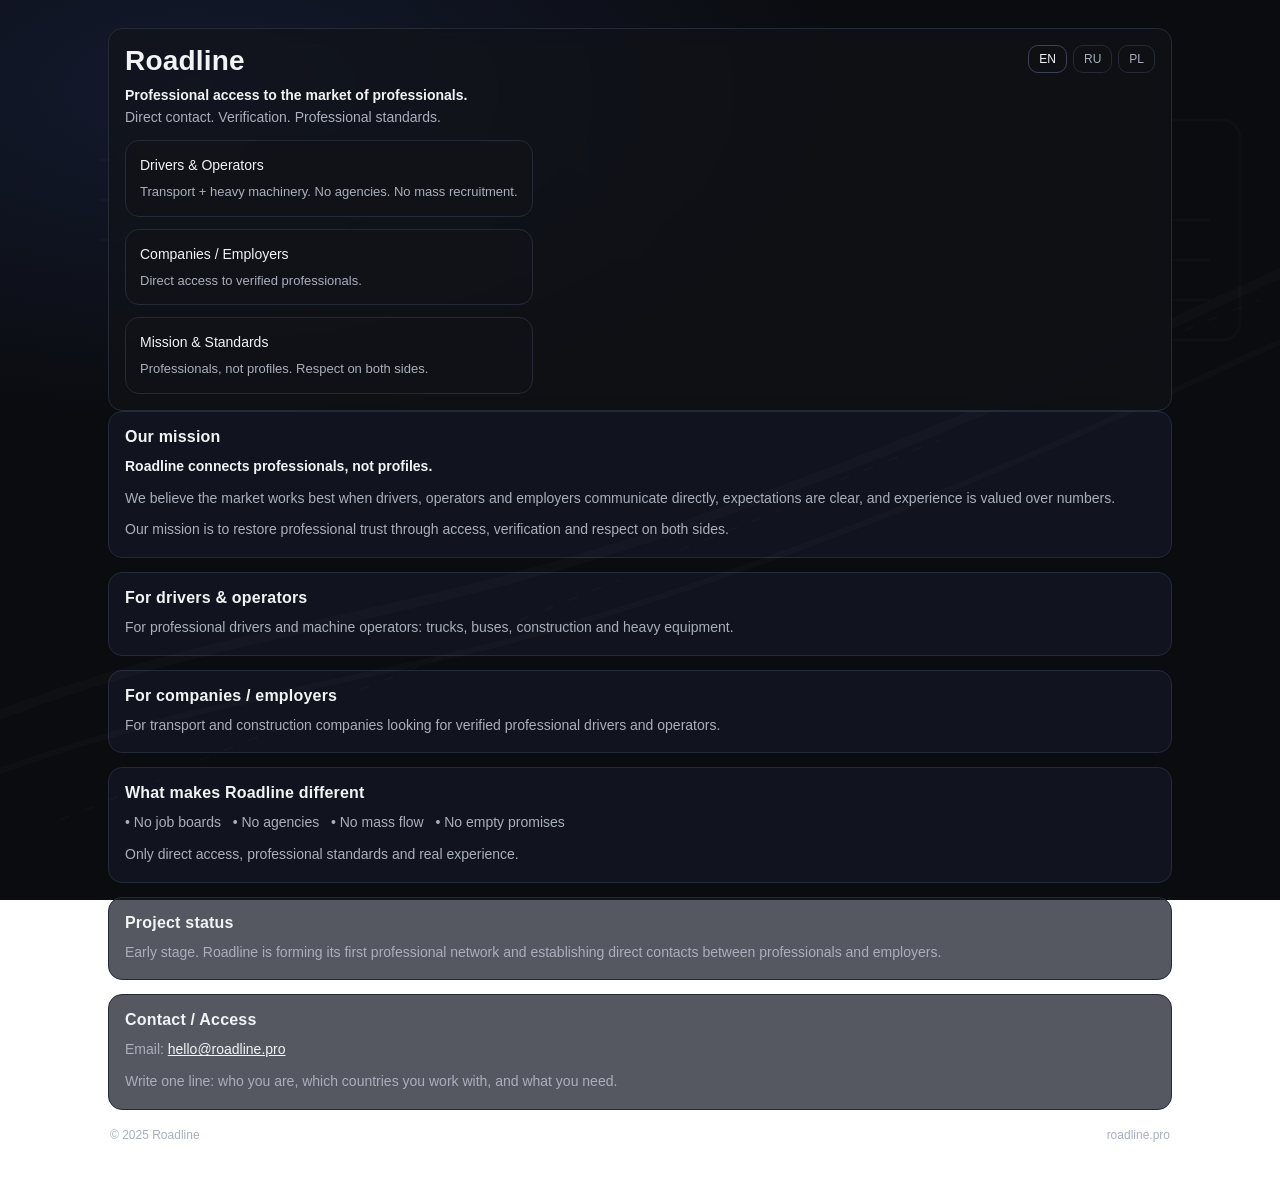
==== index.html @ a389b998 "Update index.html" ====
<!DOCTYPE html>
<html lang="en">
<head>
  <meta charset="UTF-8" />
  <meta name="viewport" content="width=device-width, initial-scale=1.0"/>
  <title>Roadline — Professional Access</title>
  <meta name="description" content="Roadline connects professionals, not profiles. Drivers & operators. Direct access, verification and respect on both sides.">

  <style>
    :root{
      --bg:#0b0c10;
      --text:#f2f3f5;
      --muted:#a9afbd;
      --line:#242a38;
    }
    *{ box-sizing:border-box; }
    body{
      margin:0;
      font-family: Arial, Helvetica, sans-serif;
      background: radial-gradient(1200px 600px at 15% 10%, #131a2e 0%, var(--bg) 55%) fixed;
      color:var(--text);
    }
    body::before{
  content:"";
  position:fixed;
  inset:0;
  pointer-events:none;
  opacity:0.06;          /* сила подложки */
  filter:grayscale(1) blur(0.2px);
  background:
    url("data:image/svg+xml,%3Csvg xmlns='http://www.w3.org/2000/svg' width='1400' height='900' viewBox='0 0 1400 900'%3E%3Cg fill='none' stroke='%23ffffff' stroke-opacity='0.35'%3E%3Cpath d='M-50 760 C 260 620, 420 640, 760 520 S 1180 340, 1460 220' stroke-width='10'/%3E%3Cpath d='M-60 820 C 250 680, 430 700, 770 580 S 1200 400, 1480 280' stroke-width='6'/%3E%3Cpath d='M120 820 L 220 780 M260 760 L 360 720 M420 690 L 520 650 M580 620 L 680 580 M740 550 L 840 510 M900 480 L 1000 440 M1060 410 L 1160 370 M1220 340 L 1320 300' stroke-width='2' stroke-dasharray='10 16'/%3E%3Crect x='980' y='120' width='320' height='220' rx='18' stroke-width='3'/%3E%3Cpath d='M1010 300 H 1270 M1010 260 H 1270 M1010 220 H 1270' stroke-width='2'/%3E%3Cpath d='M160 160 H 520 M160 200 H 460 M160 240 H 560' stroke-width='3'/%3E%3Cpath d='M620 120 L 780 120 L 740 200 L 660 200 Z' stroke-width='3'/%3E%3Cpath d='M700 200 V 310' stroke-width='3'/%3E%3Cpath d='M650 310 H 750' stroke-width='3'/%3E%3C/g%3E%3C/svg%3E") center/cover no-repeat;
}

    .wrap{ max-width:1100px; margin:0 auto; padding:28px 18px 40px; }

    .topbar{
      display:flex; justify-content:space-between; gap:14px;
      padding:16px; border:1px solid var(--line); border-radius:14px;
      background:rgba(17,19,24,.65); backdrop-filter: blur(8px);
      flex-wrap:wrap;
      align-items:flex-start;
    }
    h1{ margin:0; font-size:28px; letter-spacing:.2px; }
    h2{ margin:0 0 10px; font-size:16px; letter-spacing:.2px; }
    p{ margin:0; color:var(--muted); font-size:14px; line-height:1.55; }
    a{ color:var(--text); text-decoration: underline; }

    .lang{ display:flex; gap:6px; align-items:center; }
    .lang button{
      background:transparent;
      border:1px solid var(--line);
      color:var(--muted);
      padding:6px 10px;
      border-radius:10px;
      cursor:pointer;
      font-size:12px;
      transition: border-color .08s ease, color .08s ease, transform .08s ease;
    }
    .lang button:hover{ transform: translateY(-1px); border-color:#3a4258; }
    .lang button.active{ color:var(--text); border-color:#3a4258; }

    .board{
      display:grid;
      grid-template-columns:1fr;
      gap:14px;
    }
    /* keep 2 columns for more desktop widths */
    @media (max-width: 640px){
      .board{ grid-template-columns:1fr; }
    }

    .card{
      border:1px solid var(--line);
      border-radius:14px;
      background:rgba(20,24,36,.72);
      padding:16px;
    }

    .tiles{
  display:grid;
  grid-template-columns: repeat(auto-fit, minmax(240px, 1fr));
  gap:12px;
  margin-top:12px;
}

    @media (max-width:520px){ .tiles{ grid-template-columns:1fr; } }
    .tile{
      display:block;
      text-decoration:none;
      border:1px solid var(--line);
      border-radius:14px;
      padding:14px;
      background:rgba(17,19,24,.65);
      transition: transform .08s ease, border-color .08s ease;
    }
    .tile:hover{ transform: translateY(-1px); border-color:#3a4258; }
    .tile .t-title{ margin:0 0 6px; font-size:14px; color:var(--text); }
    .tile .t-desc{ margin:0; font-size:13px; color:var(--muted); line-height:1.45; }

    .split{ display:grid; grid-template-columns:1fr; gap:14px; }

    .footer{
      margin-top:14px;
      font-size:12px;
      color:var(--muted);
      display:flex; justify-content:space-between; flex-wrap:wrap;
      gap:10px;
      padding:4px 2px 0;
    }

    [data-lang]{ display:none; }
    [data-lang].active{ display:block; }

    .lead{ margin-top:8px; }
    .strong{ color:var(--text); font-weight:700; }
    .hint{ margin-top:10px; }
  </style>
</head>

<body>
<div class="wrap">

  <!-- HEADER / BOARD TOP -->
  <div class="topbar">
    <div>
      <h1>Roadline</h1>

     <!-- Subtitle -->
<div class="lead" data-lang="en">
  <p><span class="strong">Professional access to the market of professionals.</span><br>
  Direct contact. Verification. Professional standards.</p>
</div>

<div class="lead" data-lang="ru">
  <p><span class="strong">Профессиональный доступ к рынку профессионалов.</span><br>
  Прямой контакт. Проверка. Профессиональные стандарты.</p>
</div>

<div class="lead" data-lang="pl">
  <p><span class="strong">Profesjonalny dostęp do rynku profesjonalistów.</span><br>
  Bezpośredni kontakt. Weryfikacja. Standardy zawodowe.</p>
</div>


      <!-- Quick tiles -->
      <div class="tiles" style="margin-top:12px;">
        <a class="tile" href="#drivers">
          <p class="t-title">
            <span data-lang="en">Drivers & Operators</span>
            <span data-lang="ru">Водители и операторы</span>
            <span data-lang="pl">Kierowcy i operatorzy</span>
          </p>
          <p class="t-desc">
            <span data-lang="en">Transport + heavy machinery. No agencies. No mass recruitment.</span>
            <span data-lang="ru">Транспорт + тяжёлая техника. Без агентств. Без массового найма.</span>
            <span data-lang="pl">Transport + ciężki sprzęt. Bez agencji. Bez masowej rekrutacji.</span>
          </p>
        </a>

        <a class="tile" href="#employers">
          <p class="t-title">
            <span data-lang="en">Companies / Employers</span>
            <span data-lang="ru">Компании / работодатели</span>
            <span data-lang="pl">Firmy / pracodawcy</span>
          </p>
          <p class="t-desc">
            <span data-lang="en">Direct access to verified professionals.</span>
            <span data-lang="ru">Прямой доступ к проверенным профессионалам.</span>
            <span data-lang="pl">Bezpośredni dostęp do zweryfikowanych profesjonalistów.</span>
          </p>
        </a>

        <a class="tile" href="#mission">
          <p class="t-title">
            <span data-lang="en">Mission & Standards</span>
            <span data-lang="ru">Миссия и стандарты</span>
            <span data-lang="pl">Misja i standardy</span>
          </p>
          <p class="t-desc">
            <span data-lang="en">Professionals, not profiles. Respect on both sides.</span>
            <span data-lang="ru">Профессионалы, а не анкеты. Уважение с обеих сторон.</span>
            <span data-lang="pl">Profesjonaliści, nie profile. Szacunek po obu stronach.</span>
          </p>
        </a>

          </div>
    </div>

    <!-- Language switch -->
    <div class="lang" aria-label="Language switch">
      <button type="button" data-setlang="en">EN</button>
      <button type="button" data-setlang="ru">RU</button>
      <button type="button" data-setlang="pl">PL</button>
    </div>
  </div>

  <!-- BOARD -->
  <div class="board">

    <!-- Mission -->
    <div class="card" id="mission">
      <h2>
        <span data-lang="en">Our mission</span>
        <span data-lang="ru">Наша миссия</span>
        <span data-lang="pl">Nasza misja</span>
      </h2>

      <div data-lang="en">
        <p class="strong">Roadline connects professionals, not profiles.</p>
        <p class="hint">
          We believe the market works best when drivers, operators and employers communicate directly,
          expectations are clear, and experience is valued over numbers.
        </p>
        <p class="hint">
          Our mission is to restore professional trust through access, verification and respect on both sides.
        </p>
      </div>

      <div data-lang="ru">
        <p class="strong">Roadline соединяет профессионалов, а не анкеты.</p>
        <p class="hint">
          Мы верим, что рынок работает лучше, когда водители, операторы и работодатели общаются напрямую,
          ожидания понятны, а опыт ценится выше количества.
        </p>
        <p class="hint">
          Наша миссия — вернуть профессиональное доверие через доступ, проверку и уважение с обеих сторон.
        </p>
      </div>

      <div data-lang="pl">
        <p class="strong">Roadline łączy profesjonalistów, nie profile.</p>
        <p class="hint">
          Wierzymy, że rynek działa najlepiej, gdy kierowcy, operatorzy i pracodawcy komunikują się bezpośrednio,
          oczekiwania są jasne, a doświadczenie liczy się bardziej niż liczby.
        </p>
        <p class="hint">
          Naszą misją jest przywrócenie zaufania zawodowego poprzez dostęp, weryfikację i szacunek po obu stronach.
        </p>
      </div>
    </div>

    <!-- Right column -->
    <div class="split">

      <div class="card" id="drivers">
        <h2>
          <span data-lang="en">For drivers & operators</span>
          <span data-lang="ru">Для водителей и операторов</span>
          <span data-lang="pl">Dla kierowców i operatorów</span>
        </h2>

        <div data-lang="en">
          <p>For professional drivers and machine operators: trucks, buses, construction and heavy equipment.</p>
        </div>
        <div data-lang="ru">
          <p>Для профессиональных водителей и операторов техники: грузовики, автобусы, строительная и тяжёлая техника.</p>
        </div>
        <div data-lang="pl">
          <p>Dla zawodowych kierowców i operatorów: ciężarówki, autobusy, maszyny budowlane i ciężki sprzęt.</p>
        </div>
      </div>

      <div class="card" id="employers">
        <h2>
          <span data-lang="en">For companies / employers</span>
          <span data-lang="ru">Для компаний / работодателей</span>
          <span data-lang="pl">Dla firm / pracodawców</span>
        </h2>

        <div data-lang="en">
          <p>For transport and construction companies looking for verified professional drivers and operators.</p>
        </div>
        <div data-lang="ru">
          <p>Для транспортных и строительных компаний, которым нужны проверенные профессиональные водители и операторы.</p>
        </div>
        <div data-lang="pl">
          <p>Dla firm transportowych i budowlanych, które szukają zweryfikowanych zawodowych kierowców i operatorów.</p>
        </div>
      </div>

    </div>

    <!-- Difference -->
    <div class="card" style="grid-column:1 / -1;">
      <h2>
        <span data-lang="en">What makes Roadline different</span>
        <span data-lang="ru">Чем Roadline отличается</span>
        <span data-lang="pl">Czym Roadline się różni</span>
      </h2>

      <div data-lang="en">
        <p>• No job boards &nbsp; • No agencies &nbsp; • No mass flow &nbsp; • No empty promises</p>
        <p class="hint">Only direct access, professional standards and real experience.</p>
      </div>
      <div data-lang="ru">
        <p>• Никаких job-бордов &nbsp; • Никаких агентств &nbsp; • Никакой массовки &nbsp; • Никаких пустых обещаний</p>
        <p class="hint">Только прямой доступ, профессиональные стандарты и реальный опыт.</p>
      </div>
      <div data-lang="pl">
        <p>• Bez tablic ogłoszeń &nbsp; • Bez agencji &nbsp; • Bez masowego przepływu &nbsp; • Bez pustych obietnic</p>
        <p class="hint">Tylko bezpośredni dostęp, standardy zawodowe i realne doświadczenie.</p>
      </div>
    </div>

    <!-- Status -->
    <div class="card" style="grid-column:1 / -1;">
      <h2>
        <span data-lang="en">Project status</span>
        <span data-lang="ru">Статус проекта</span>
        <span data-lang="pl">Status projektu</span>
      </h2>

      <div data-lang="en">
        <p>Early stage. Roadline is forming its first professional network and establishing direct contacts between professionals and employers.</p>
      </div>
      <div data-lang="ru">
        <p>Ранняя стадия. Roadline формирует первую профессиональную сеть и выстраивает прямые контакты между специалистами и работодателями.</p>
      </div>
      <div data-lang="pl">
        <p>Wczesny etap. Roadline tworzy pierwszą sieć profesjonalną i buduje bezpośrednie kontakty między specjalistami a pracodawcami.</p>
      </div>
    </div>

    <!-- Contact -->
    <div class="card" id="access" style="grid-column:1 / -1;">
      <h2>
        <span data-lang="en">Contact / Access</span>
        <span data-lang="ru">Контакт / доступ</span>
        <span data-lang="pl">Kontakt / dostęp</span>
      </h2>

      <p>Email: <a href="mailto:hello@roadline.pro">hello@roadline.pro</a></p>

      <div class="hint" data-lang="en">
        <p>Write one line: who you are, which countries you work with, and what you need.</p>
      </div>
      <div class="hint" data-lang="ru">
        <p>Напиши одной строкой: кто ты, какие страны, и что нужно.</p>
      </div>
      <div class="hint" data-lang="pl">
        <p>Napisz jedną linijkę: kim jesteś, jakie kraje, i czego potrzebujesz.</p>
      </div>
    </div>

  </div>

  <div class="footer">
    <div>© 2025 Roadline</div>
    <div>roadline.pro</div>
  </div>

</div>

<script>
  // --- Language engine (auto + manual + remember) ---
  function applyLang(lang){
    document.querySelectorAll('[data-lang]').forEach(el=>{
      el.classList.toggle('active', el.dataset.lang === lang);
    });
    document.querySelectorAll('.lang button').forEach(btn=>{
      btn.classList.toggle('active', btn.dataset.setlang === lang);
    });
    document.documentElement.lang = lang;
  }

  function normalizeDetectedLang(raw){
    const l = (raw || 'en').toLowerCase();
    if (l.startsWith('pl')) return 'pl';
    if (l.startsWith('ru') || l.startsWith('uk') || l.startsWith('be')) return 'ru';
    return 'en';
  }

  function detectLang(){
    const saved = localStorage.getItem('roadline_lang');
    if(saved){ applyLang(saved); return; }
    const browser = navigator.language || (navigator.languages && navigator.languages[0]) || 'en';
    applyLang(normalizeDetectedLang(browser));
  }

  function setLang(lang){
    localStorage.setItem('roadline_lang', lang);
    applyLang(lang);
  }

  document.querySelectorAll('.lang button').forEach(btn=>{
    btn.addEventListener('click', ()=> setLang(btn.dataset.setlang));
  });

  detectLang();
</script>

</body>
</html>
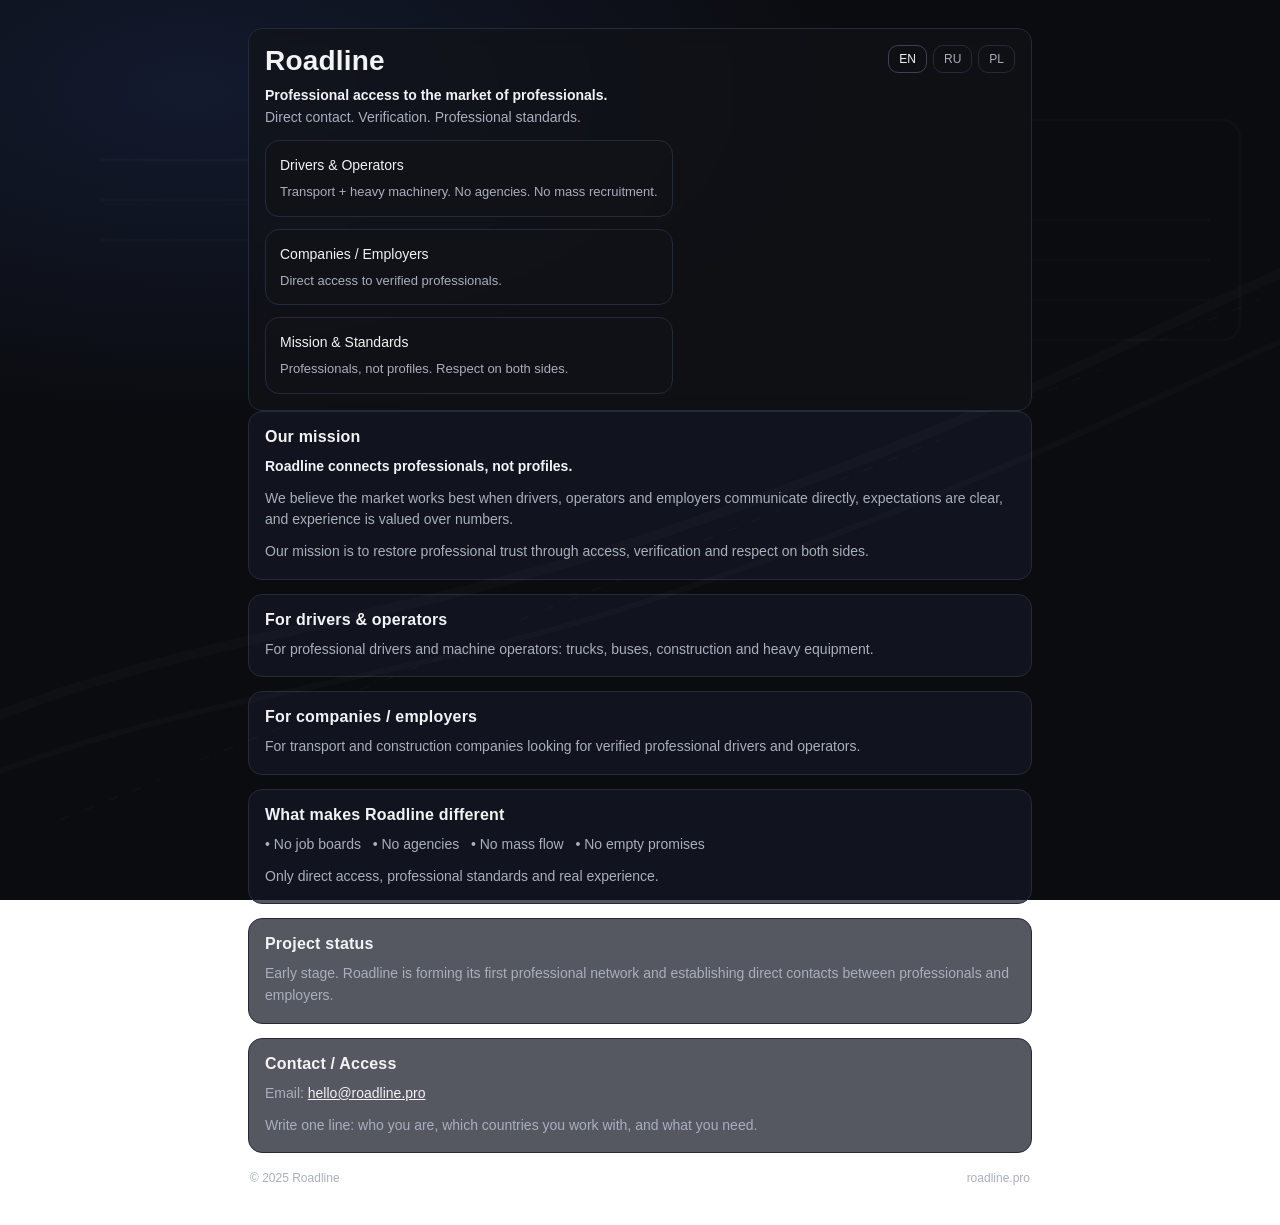
==== commit d37b499b: "Update index.html" ====
--- a/index.html
+++ b/index.html
@@ -31,7 +31,7 @@
     url("data:image/svg+xml,%3Csvg xmlns='http://www.w3.org/2000/svg' width='1400' height='900' viewBox='0 0 1400 900'%3E%3Cg fill='none' stroke='%23ffffff' stroke-opacity='0.35'%3E%3Cpath d='M-50 760 C 260 620, 420 640, 760 520 S 1180 340, 1460 220' stroke-width='10'/%3E%3Cpath d='M-60 820 C 250 680, 430 700, 770 580 S 1200 400, 1480 280' stroke-width='6'/%3E%3Cpath d='M120 820 L 220 780 M260 760 L 360 720 M420 690 L 520 650 M580 620 L 680 580 M740 550 L 840 510 M900 480 L 1000 440 M1060 410 L 1160 370 M1220 340 L 1320 300' stroke-width='2' stroke-dasharray='10 16'/%3E%3Crect x='980' y='120' width='320' height='220' rx='18' stroke-width='3'/%3E%3Cpath d='M1010 300 H 1270 M1010 260 H 1270 M1010 220 H 1270' stroke-width='2'/%3E%3Cpath d='M160 160 H 520 M160 200 H 460 M160 240 H 560' stroke-width='3'/%3E%3Cpath d='M620 120 L 780 120 L 740 200 L 660 200 Z' stroke-width='3'/%3E%3Cpath d='M700 200 V 310' stroke-width='3'/%3E%3Cpath d='M650 310 H 750' stroke-width='3'/%3E%3C/g%3E%3C/svg%3E") center/cover no-repeat;
 }
 
-    .wrap{ max-width:1100px; margin:0 auto; padding:28px 18px 40px; }
+    .wrap{ max-width:820px; margin:0 auto; padding:28px 18px 40px; }
 
     .topbar{
       display:flex; justify-content:space-between; gap:14px;
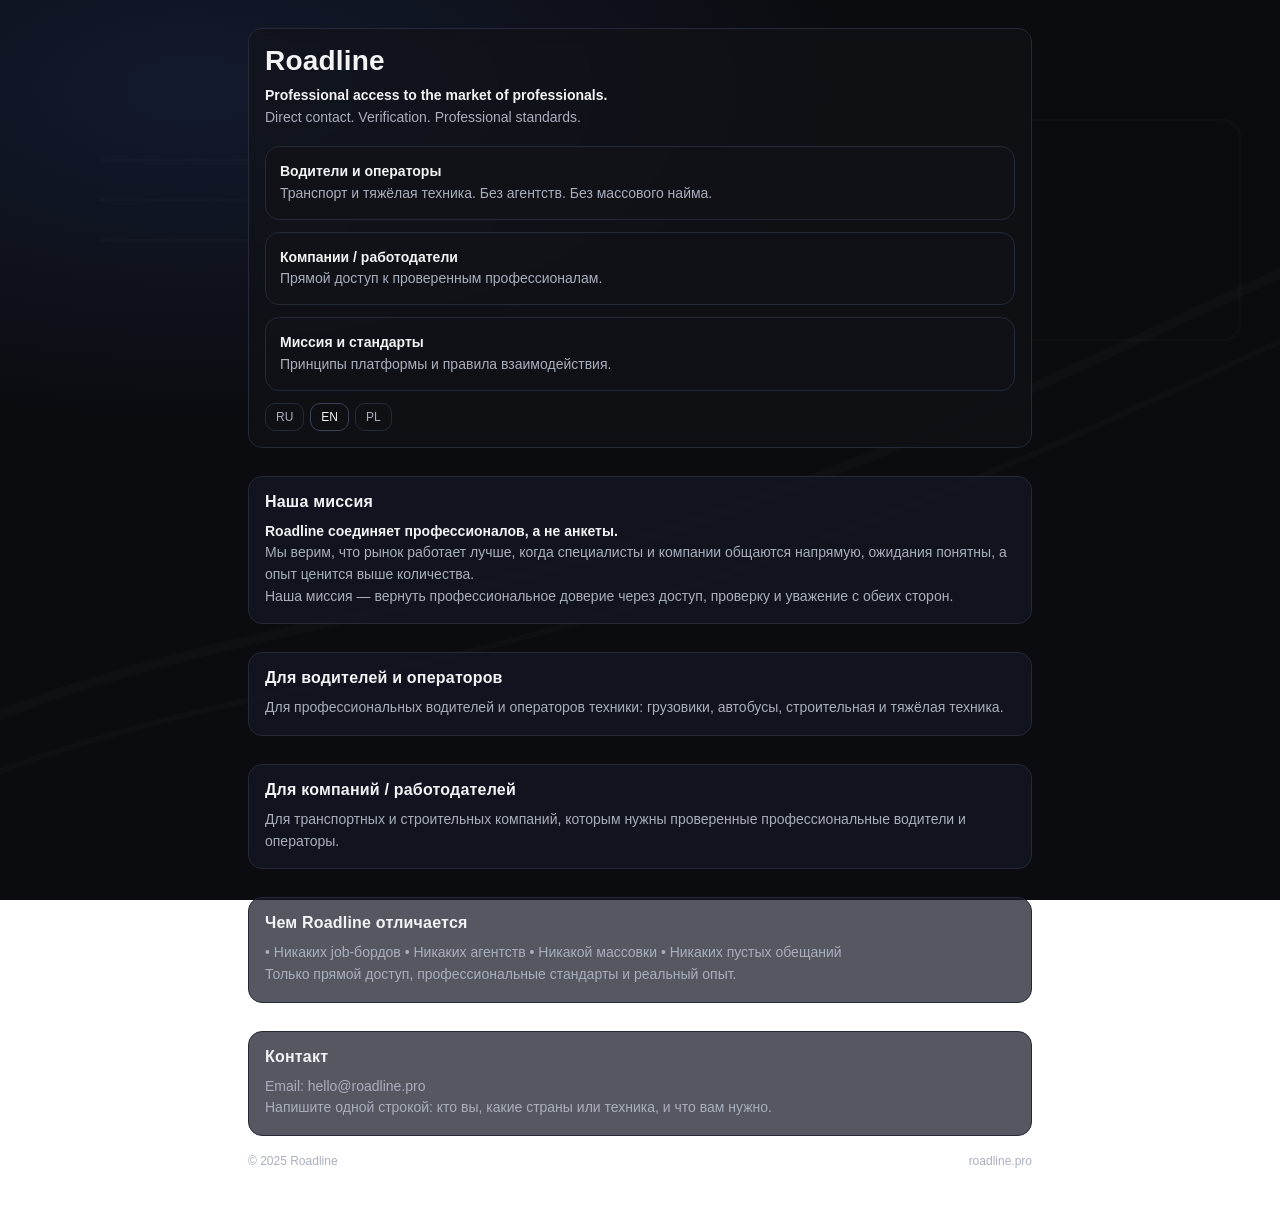
==== commit 7e8162a1: "Update index.html" ====
--- a/index.html
+++ b/index.html
@@ -1,51 +1,91 @@
 <!DOCTYPE html>
-<html lang="en">
+<html lang="ru">
 <head>
   <meta charset="UTF-8" />
   <meta name="viewport" content="width=device-width, initial-scale=1.0"/>
   <title>Roadline — Professional Access</title>
-  <meta name="description" content="Roadline connects professionals, not profiles. Drivers & operators. Direct access, verification and respect on both sides.">
+  <meta name="description" content="Professional access to the market of professionals. Direct contact. Verification. Standards.">
 
   <style>
     :root{
       --bg:#0b0c10;
+      --panel:#141824;
       --text:#f2f3f5;
       --muted:#a9afbd;
       --line:#242a38;
     }
+
     *{ box-sizing:border-box; }
+
     body{
       margin:0;
       font-family: Arial, Helvetica, sans-serif;
       background: radial-gradient(1200px 600px at 15% 10%, #131a2e 0%, var(--bg) 55%) fixed;
       color:var(--text);
     }
+
+    /* background watermark */
     body::before{
-  content:"";
-  position:fixed;
-  inset:0;
-  pointer-events:none;
-  opacity:0.06;          /* сила подложки */
-  filter:grayscale(1) blur(0.2px);
-  background:
-    url("data:image/svg+xml,%3Csvg xmlns='http://www.w3.org/2000/svg' width='1400' height='900' viewBox='0 0 1400 900'%3E%3Cg fill='none' stroke='%23ffffff' stroke-opacity='0.35'%3E%3Cpath d='M-50 760 C 260 620, 420 640, 760 520 S 1180 340, 1460 220' stroke-width='10'/%3E%3Cpath d='M-60 820 C 250 680, 430 700, 770 580 S 1200 400, 1480 280' stroke-width='6'/%3E%3Cpath d='M120 820 L 220 780 M260 760 L 360 720 M420 690 L 520 650 M580 620 L 680 580 M740 550 L 840 510 M900 480 L 1000 440 M1060 410 L 1160 370 M1220 340 L 1320 300' stroke-width='2' stroke-dasharray='10 16'/%3E%3Crect x='980' y='120' width='320' height='220' rx='18' stroke-width='3'/%3E%3Cpath d='M1010 300 H 1270 M1010 260 H 1270 M1010 220 H 1270' stroke-width='2'/%3E%3Cpath d='M160 160 H 520 M160 200 H 460 M160 240 H 560' stroke-width='3'/%3E%3Cpath d='M620 120 L 780 120 L 740 200 L 660 200 Z' stroke-width='3'/%3E%3Cpath d='M700 200 V 310' stroke-width='3'/%3E%3Cpath d='M650 310 H 750' stroke-width='3'/%3E%3C/g%3E%3C/svg%3E") center/cover no-repeat;
-}
-
-    .wrap{ max-width:820px; margin:0 auto; padding:28px 18px 40px; }
+      content:"";
+      position:fixed;
+      inset:0;
+      pointer-events:none;
+      opacity:0.06;
+      filter:grayscale(1) blur(0.2px);
+      background:
+        url("data:image/svg+xml,%3Csvg xmlns='http://www.w3.org/2000/svg' width='1400' height='900' viewBox='0 0 1400 900'%3E%3Cg fill='none' stroke='%23ffffff' stroke-opacity='0.35'%3E%3Cpath d='M-50 760 C 260 620, 420 640, 760 520 S 1180 340, 1460 220' stroke-width='10'/%3E%3Cpath d='M-60 820 C 250 680, 430 700, 770 580 S 1200 400, 1480 280' stroke-width='6'/%3E%3Cpath d='M160 160 H 520 M160 200 H 460 M160 240 H 560' stroke-width='3'/%3E%3Crect x='980' y='120' width='320' height='220' rx='18' stroke-width='3'/%3E%3C/g%3E%3C/svg%3E")
+        center/cover no-repeat;
+      z-index:0;
+    }
+
+    .wrap{
+      position:relative;
+      z-index:1;
+      max-width:820px;
+      margin:0 auto;
+      padding:28px 18px 40px;
+    }
+
+    h1{
+      margin:0;
+      font-size:28px;
+      letter-spacing:.2px;
+    }
+
+    h2{
+      margin:0 0 10px;
+      font-size:16px;
+      letter-spacing:.2px;
+    }
+
+    p{
+      margin:0;
+      font-size:14px;
+      line-height:1.55;
+      color:var(--muted);
+    }
+
+    .strong{ color:var(--text); font-weight:700; }
 
     .topbar{
-      display:flex; justify-content:space-between; gap:14px;
-      padding:16px; border:1px solid var(--line); border-radius:14px;
-      background:rgba(17,19,24,.65); backdrop-filter: blur(8px);
-      flex-wrap:wrap;
-      align-items:flex-start;
-    }
-    h1{ margin:0; font-size:28px; letter-spacing:.2px; }
-    h2{ margin:0 0 10px; font-size:16px; letter-spacing:.2px; }
-    p{ margin:0; color:var(--muted); font-size:14px; line-height:1.55; }
-    a{ color:var(--text); text-decoration: underline; }
-
-    .lang{ display:flex; gap:6px; align-items:center; }
+      border:1px solid var(--line);
+      border-radius:14px;
+      background:rgba(17,19,24,.65);
+      backdrop-filter: blur(8px);
+      padding:16px;
+    }
+
+    .lead{
+      margin-top:8px;
+      margin-bottom:18px;
+    }
+
+    .lang{
+      display:flex;
+      gap:6px;
+      margin-top:12px;
+    }
+
     .lang button{
       background:transparent;
       border:1px solid var(--line);
@@ -54,292 +94,151 @@
       border-radius:10px;
       cursor:pointer;
       font-size:12px;
-      transition: border-color .08s ease, color .08s ease, transform .08s ease;
-    }
-    .lang button:hover{ transform: translateY(-1px); border-color:#3a4258; }
-    .lang button.active{ color:var(--text); border-color:#3a4258; }
+    }
+
+    .lang button.active{
+      color:var(--text);
+      border-color:#3a4258;
+    }
+
+    .tiles{
+      display:grid;
+      grid-template-columns:1fr;
+      gap:12px;
+      margin-top:12px;
+    }
+
+    .tile{
+      border:1px solid var(--line);
+      border-radius:14px;
+      padding:14px;
+      background:rgba(17,19,24,.65);
+    }
+
+    .card{
+      width:100%;
+      border:1px solid var(--line);
+      border-radius:14px;
+      background:rgba(20,24,36,.72);
+      padding:16px;
+      margin-top:14px;
+    }
 
     .board{
       display:grid;
       grid-template-columns:1fr;
       gap:14px;
-    }
-    /* keep 2 columns for more desktop widths */
-    @media (max-width: 640px){
-      .board{ grid-template-columns:1fr; }
-    }
-
-    .card{
-      border:1px solid var(--line);
-      border-radius:14px;
-      background:rgba(20,24,36,.72);
-      padding:16px;
-    }
-
-    .tiles{
-  display:grid;
-  grid-template-columns: repeat(auto-fit, minmax(240px, 1fr));
-  gap:12px;
-  margin-top:12px;
-}
-
-    @media (max-width:520px){ .tiles{ grid-template-columns:1fr; } }
-    .tile{
-      display:block;
-      text-decoration:none;
-      border:1px solid var(--line);
-      border-radius:14px;
-      padding:14px;
-      background:rgba(17,19,24,.65);
-      transition: transform .08s ease, border-color .08s ease;
-    }
-    .tile:hover{ transform: translateY(-1px); border-color:#3a4258; }
-    .tile .t-title{ margin:0 0 6px; font-size:14px; color:var(--text); }
-    .tile .t-desc{ margin:0; font-size:13px; color:var(--muted); line-height:1.45; }
-
-    .split{ display:grid; grid-template-columns:1fr; gap:14px; }
+      margin-top:14px;
+    }
 
     .footer{
-      margin-top:14px;
+      margin-top:18px;
       font-size:12px;
       color:var(--muted);
-      display:flex; justify-content:space-between; flex-wrap:wrap;
-      gap:10px;
-      padding:4px 2px 0;
+      display:flex;
+      justify-content:space-between;
     }
 
     [data-lang]{ display:none; }
     [data-lang].active{ display:block; }
-
-    .lead{ margin-top:8px; }
-    .strong{ color:var(--text); font-weight:700; }
-    .hint{ margin-top:10px; }
   </style>
 </head>
 
 <body>
 <div class="wrap">
 
-  <!-- HEADER / BOARD TOP -->
+  <!-- HEADER -->
   <div class="topbar">
-    <div>
-      <h1>Roadline</h1>
-
-     <!-- Subtitle -->
-<div class="lead" data-lang="en">
-  <p><span class="strong">Professional access to the market of professionals.</span><br>
-  Direct contact. Verification. Professional standards.</p>
-</div>
-
-<div class="lead" data-lang="ru">
-  <p><span class="strong">Профессиональный доступ к рынку профессионалов.</span><br>
-  Прямой контакт. Проверка. Профессиональные стандарты.</p>
-</div>
-
-<div class="lead" data-lang="pl">
-  <p><span class="strong">Profesjonalny dostęp do rynku profesjonalistów.</span><br>
-  Bezpośredni kontakt. Weryfikacja. Standardy zawodowe.</p>
-</div>
-
-
-      <!-- Quick tiles -->
-      <div class="tiles" style="margin-top:12px;">
-        <a class="tile" href="#drivers">
-          <p class="t-title">
-            <span data-lang="en">Drivers & Operators</span>
-            <span data-lang="ru">Водители и операторы</span>
-            <span data-lang="pl">Kierowcy i operatorzy</span>
-          </p>
-          <p class="t-desc">
-            <span data-lang="en">Transport + heavy machinery. No agencies. No mass recruitment.</span>
-            <span data-lang="ru">Транспорт + тяжёлая техника. Без агентств. Без массового найма.</span>
-            <span data-lang="pl">Transport + ciężki sprzęt. Bez agencji. Bez masowej rekrutacji.</span>
-          </p>
-        </a>
-
-        <a class="tile" href="#employers">
-          <p class="t-title">
-            <span data-lang="en">Companies / Employers</span>
-            <span data-lang="ru">Компании / работодатели</span>
-            <span data-lang="pl">Firmy / pracodawcy</span>
-          </p>
-          <p class="t-desc">
-            <span data-lang="en">Direct access to verified professionals.</span>
-            <span data-lang="ru">Прямой доступ к проверенным профессионалам.</span>
-            <span data-lang="pl">Bezpośredni dostęp do zweryfikowanych profesjonalistów.</span>
-          </p>
-        </a>
-
-        <a class="tile" href="#mission">
-          <p class="t-title">
-            <span data-lang="en">Mission & Standards</span>
-            <span data-lang="ru">Миссия и стандарты</span>
-            <span data-lang="pl">Misja i standardy</span>
-          </p>
-          <p class="t-desc">
-            <span data-lang="en">Professionals, not profiles. Respect on both sides.</span>
-            <span data-lang="ru">Профессионалы, а не анкеты. Уважение с обеих сторон.</span>
-            <span data-lang="pl">Profesjonaliści, nie profile. Szacunek po obu stronach.</span>
-          </p>
-        </a>
-
-          </div>
-    </div>
-
-    <!-- Language switch -->
-    <div class="lang" aria-label="Language switch">
-      <button type="button" data-setlang="en">EN</button>
-      <button type="button" data-setlang="ru">RU</button>
-      <button type="button" data-setlang="pl">PL</button>
+    <h1>Roadline</h1>
+
+    <div class="lead" data-lang="ru">
+      <p class="strong">Профессиональный доступ к рынку профессионалов.</p>
+      <p>Прямой контакт. Проверка. Профессиональные стандарты.</p>
+    </div>
+
+    <div class="lead" data-lang="en">
+      <p class="strong">Professional access to the market of professionals.</p>
+      <p>Direct contact. Verification. Professional standards.</p>
+    </div>
+
+    <div class="lead" data-lang="pl">
+      <p class="strong">Profesjonalny dostęp do rynku profesjonalistów.</p>
+      <p>Bezpośredni kontakt. Weryfikacja. Standardy zawodowe.</p>
+    </div>
+
+    <div class="tiles">
+      <div class="tile">
+        <p class="strong">Водители и операторы</p>
+        <p>Транспорт и тяжёлая техника. Без агентств. Без массового найма.</p>
+      </div>
+
+      <div class="tile">
+        <p class="strong">Компании / работодатели</p>
+        <p>Прямой доступ к проверенным профессионалам.</p>
+      </div>
+
+      <div class="tile">
+        <p class="strong">Миссия и стандарты</p>
+        <p>Принципы платформы и правила взаимодействия.</p>
+      </div>
+    </div>
+
+    <div class="lang">
+      <button data-setlang="ru">RU</button>
+      <button data-setlang="en">EN</button>
+      <button data-setlang="pl">PL</button>
     </div>
   </div>
 
-  <!-- BOARD -->
+  <!-- CONTENT -->
   <div class="board">
 
-    <!-- Mission -->
-    <div class="card" id="mission">
-      <h2>
-        <span data-lang="en">Our mission</span>
-        <span data-lang="ru">Наша миссия</span>
-        <span data-lang="pl">Nasza misja</span>
-      </h2>
-
-      <div data-lang="en">
-        <p class="strong">Roadline connects professionals, not profiles.</p>
-        <p class="hint">
-          We believe the market works best when drivers, operators and employers communicate directly,
-          expectations are clear, and experience is valued over numbers.
-        </p>
-        <p class="hint">
-          Our mission is to restore professional trust through access, verification and respect on both sides.
-        </p>
-      </div>
-
-      <div data-lang="ru">
-        <p class="strong">Roadline соединяет профессионалов, а не анкеты.</p>
-        <p class="hint">
-          Мы верим, что рынок работает лучше, когда водители, операторы и работодатели общаются напрямую,
-          ожидания понятны, а опыт ценится выше количества.
-        </p>
-        <p class="hint">
-          Наша миссия — вернуть профессиональное доверие через доступ, проверку и уважение с обеих сторон.
-        </p>
-      </div>
-
-      <div data-lang="pl">
-        <p class="strong">Roadline łączy profesjonalistów, nie profile.</p>
-        <p class="hint">
-          Wierzymy, że rynek działa najlepiej, gdy kierowcy, operatorzy i pracodawcy komunikują się bezpośrednio,
-          oczekiwania są jasne, a doświadczenie liczy się bardziej niż liczby.
-        </p>
-        <p class="hint">
-          Naszą misją jest przywrócenie zaufania zawodowego poprzez dostęp, weryfikację i szacunek po obu stronach.
-        </p>
-      </div>
-    </div>
-
-    <!-- Right column -->
-    <div class="split">
-
-      <div class="card" id="drivers">
-        <h2>
-          <span data-lang="en">For drivers & operators</span>
-          <span data-lang="ru">Для водителей и операторов</span>
-          <span data-lang="pl">Dla kierowców i operatorów</span>
-        </h2>
-
-        <div data-lang="en">
-          <p>For professional drivers and machine operators: trucks, buses, construction and heavy equipment.</p>
-        </div>
-        <div data-lang="ru">
-          <p>Для профессиональных водителей и операторов техники: грузовики, автобусы, строительная и тяжёлая техника.</p>
-        </div>
-        <div data-lang="pl">
-          <p>Dla zawodowych kierowców i operatorów: ciężarówki, autobusy, maszyny budowlane i ciężki sprzęt.</p>
-        </div>
-      </div>
-
-      <div class="card" id="employers">
-        <h2>
-          <span data-lang="en">For companies / employers</span>
-          <span data-lang="ru">Для компаний / работодателей</span>
-          <span data-lang="pl">Dla firm / pracodawców</span>
-        </h2>
-
-        <div data-lang="en">
-          <p>For transport and construction companies looking for verified professional drivers and operators.</p>
-        </div>
-        <div data-lang="ru">
-          <p>Для транспортных и строительных компаний, которым нужны проверенные профессиональные водители и операторы.</p>
-        </div>
-        <div data-lang="pl">
-          <p>Dla firm transportowych i budowlanych, które szukają zweryfikowanych zawodowych kierowców i operatorów.</p>
-        </div>
-      </div>
-
-    </div>
-
-    <!-- Difference -->
-    <div class="card" style="grid-column:1 / -1;">
-      <h2>
-        <span data-lang="en">What makes Roadline different</span>
-        <span data-lang="ru">Чем Roadline отличается</span>
-        <span data-lang="pl">Czym Roadline się różni</span>
-      </h2>
-
-      <div data-lang="en">
-        <p>• No job boards &nbsp; • No agencies &nbsp; • No mass flow &nbsp; • No empty promises</p>
-        <p class="hint">Only direct access, professional standards and real experience.</p>
-      </div>
-      <div data-lang="ru">
-        <p>• Никаких job-бордов &nbsp; • Никаких агентств &nbsp; • Никакой массовки &nbsp; • Никаких пустых обещаний</p>
-        <p class="hint">Только прямой доступ, профессиональные стандарты и реальный опыт.</p>
-      </div>
-      <div data-lang="pl">
-        <p>• Bez tablic ogłoszeń &nbsp; • Bez agencji &nbsp; • Bez masowego przepływu &nbsp; • Bez pustych obietnic</p>
-        <p class="hint">Tylko bezpośredni dostęp, standardy zawodowe i realne doświadczenie.</p>
-      </div>
-    </div>
-
-    <!-- Status -->
-    <div class="card" style="grid-column:1 / -1;">
-      <h2>
-        <span data-lang="en">Project status</span>
-        <span data-lang="ru">Статус проекта</span>
-        <span data-lang="pl">Status projektu</span>
-      </h2>
-
-      <div data-lang="en">
-        <p>Early stage. Roadline is forming its first professional network and establishing direct contacts between professionals and employers.</p>
-      </div>
-      <div data-lang="ru">
-        <p>Ранняя стадия. Roadline формирует первую профессиональную сеть и выстраивает прямые контакты между специалистами и работодателями.</p>
-      </div>
-      <div data-lang="pl">
-        <p>Wczesny etap. Roadline tworzy pierwszą sieć profesjonalną i buduje bezpośrednie kontakty między specjalistami a pracodawcami.</p>
-      </div>
-    </div>
-
-    <!-- Contact -->
-    <div class="card" id="access" style="grid-column:1 / -1;">
-      <h2>
-        <span data-lang="en">Contact / Access</span>
-        <span data-lang="ru">Контакт / доступ</span>
-        <span data-lang="pl">Kontakt / dostęp</span>
-      </h2>
-
-      <p>Email: <a href="mailto:hello@roadline.pro">hello@roadline.pro</a></p>
-
-      <div class="hint" data-lang="en">
-        <p>Write one line: who you are, which countries you work with, and what you need.</p>
-      </div>
-      <div class="hint" data-lang="ru">
-        <p>Напиши одной строкой: кто ты, какие страны, и что нужно.</p>
-      </div>
-      <div class="hint" data-lang="pl">
-        <p>Napisz jedną linijkę: kim jesteś, jakie kraje, i czego potrzebujesz.</p>
-      </div>
+    <div class="card">
+      <h2>Наша миссия</h2>
+      <p class="strong">Roadline соединяет профессионалов, а не анкеты.</p>
+      <p>
+        Мы верим, что рынок работает лучше, когда специалисты и компании
+        общаются напрямую, ожидания понятны, а опыт ценится выше количества.
+      </p>
+      <p>
+        Наша миссия — вернуть профессиональное доверие через доступ,
+        проверку и уважение с обеих сторон.
+      </p>
+    </div>
+
+    <div class="card">
+      <h2>Для водителей и операторов</h2>
+      <p>
+        Для профессиональных водителей и операторов техники:
+        грузовики, автобусы, строительная и тяжёлая техника.
+      </p>
+    </div>
+
+    <div class="card">
+      <h2>Для компаний / работодателей</h2>
+      <p>
+        Для транспортных и строительных компаний, которым нужны
+        проверенные профессиональные водители и операторы.
+      </p>
+    </div>
+
+    <div class="card">
+      <h2>Чем Roadline отличается</h2>
+      <p>
+        • Никаких job-бордов • Никаких агентств • Никакой массовки • Никаких пустых обещаний
+      </p>
+      <p>
+        Только прямой доступ, профессиональные стандарты и реальный опыт.
+      </p>
+    </div>
+
+    <div class="card">
+      <h2>Контакт</h2>
+      <p>Email: hello@roadline.pro</p>
+      <p>
+        Напишите одной строкой: кто вы, какие страны или техника,
+        и что вам нужно.
+      </p>
     </div>
 
   </div>
@@ -352,7 +251,6 @@
 </div>
 
 <script>
-  // --- Language engine (auto + manual + remember) ---
   function applyLang(lang){
     document.querySelectorAll('[data-lang]').forEach(el=>{
       el.classList.toggle('active', el.dataset.lang === lang);
@@ -363,27 +261,20 @@
     document.documentElement.lang = lang;
   }
 
-  function normalizeDetectedLang(raw){
-    const l = (raw || 'en').toLowerCase();
-    if (l.startsWith('pl')) return 'pl';
-    if (l.startsWith('ru') || l.startsWith('uk') || l.startsWith('be')) return 'ru';
-    return 'en';
-  }
-
   function detectLang(){
     const saved = localStorage.getItem('roadline_lang');
     if(saved){ applyLang(saved); return; }
-    const browser = navigator.language || (navigator.languages && navigator.languages[0]) || 'en';
-    applyLang(normalizeDetectedLang(browser));
+    const l = (navigator.language || 'en').toLowerCase();
+    if(l.startsWith('ru') || l.startsWith('uk') || l.startsWith('be')) applyLang('ru');
+    else if(l.startsWith('pl')) applyLang('pl');
+    else applyLang('en');
   }
 
-  function setLang(lang){
-    localStorage.setItem('roadline_lang', lang);
-    applyLang(lang);
-  }
-
   document.querySelectorAll('.lang button').forEach(btn=>{
-    btn.addEventListener('click', ()=> setLang(btn.dataset.setlang));
+    btn.addEventListener('click', ()=>{
+      localStorage.setItem('roadline_lang', btn.dataset.setlang);
+      applyLang(btn.dataset.setlang);
+    });
   });
 
   detectLang();
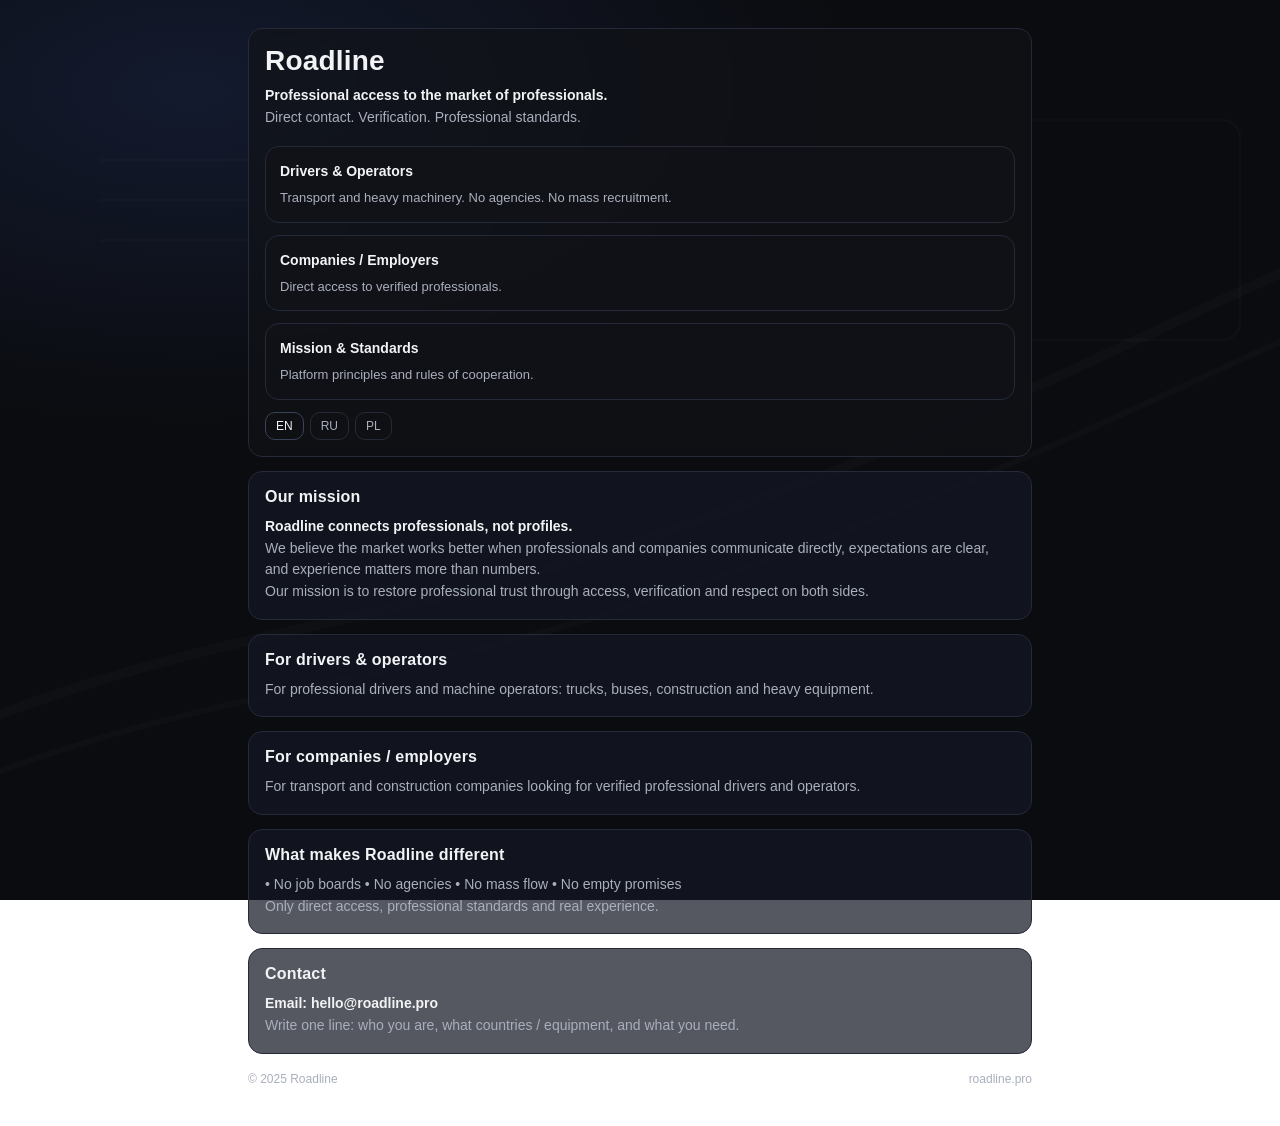
==== commit 1467ab66: "Update index.html" ====
--- a/index.html
+++ b/index.html
@@ -9,7 +9,6 @@
   <style>
     :root{
       --bg:#0b0c10;
-      --panel:#141824;
       --text:#f2f3f5;
       --muted:#a9afbd;
       --line:#242a38;
@@ -24,7 +23,7 @@
       color:var(--text);
     }
 
-    /* background watermark */
+    /* Background watermark */
     body::before{
       content:"";
       position:fixed;
@@ -41,29 +40,15 @@
     .wrap{
       position:relative;
       z-index:1;
-      max-width:820px;
+      max-width:820px;           /* единая читаемая ширина */
       margin:0 auto;
       padding:28px 18px 40px;
     }
 
-    h1{
-      margin:0;
-      font-size:28px;
-      letter-spacing:.2px;
-    }
-
-    h2{
-      margin:0 0 10px;
-      font-size:16px;
-      letter-spacing:.2px;
-    }
-
-    p{
-      margin:0;
-      font-size:14px;
-      line-height:1.55;
-      color:var(--muted);
-    }
+    h1{ margin:0; font-size:28px; letter-spacing:.2px; }
+    h2{ margin:0 0 10px; font-size:16px; letter-spacing:.2px; }
+    p{ margin:0; font-size:14px; line-height:1.55; color:var(--muted); }
+    a{ color:var(--text); text-decoration:none; }
 
     .strong{ color:var(--text); font-weight:700; }
 
@@ -75,17 +60,14 @@
       padding:16px;
     }
 
-    .lead{
-      margin-top:8px;
-      margin-bottom:18px;
-    }
-
+    .lead{ margin-top:8px; margin-bottom:18px; }
+
+    /* language buttons */
     .lang{
       display:flex;
       gap:6px;
       margin-top:12px;
     }
-
     .lang button{
       background:transparent;
       border:1px solid var(--line);
@@ -94,25 +76,46 @@
       border-radius:10px;
       cursor:pointer;
       font-size:12px;
-    }
-
-    .lang button.active{
-      color:var(--text);
-      border-color:#3a4258;
-    }
-
+      transition: border-color .08s ease, color .08s ease, transform .08s ease;
+    }
+    .lang button:hover{ transform: translateY(-1px); border-color:#3a4258; }
+    .lang button.active{ color:var(--text); border-color:#3a4258; }
+
+    /* TOP "buttons" */
     .tiles{
       display:grid;
-      grid-template-columns:1fr;
+      grid-template-columns:1fr; /* ВСЕГДА 1 в строке — на всю ширину */
       gap:12px;
       margin-top:12px;
+      width:100%;
     }
 
     .tile{
+      width:100%;
+      display:block;
       border:1px solid var(--line);
       border-radius:14px;
       padding:14px;
       background:rgba(17,19,24,.65);
+      transition: transform .08s ease, border-color .08s ease, background .08s ease;
+    }
+    .tile:hover{
+      transform: translateY(-1px);
+      border-color:#3a4258;
+      background:rgba(20,24,36,.72);
+    }
+    .tile:active{ transform: translateY(0px); }
+
+    .tile .t-title{ margin:0 0 6px; font-size:14px; color:var(--text); font-weight:700; }
+    .tile .t-desc{ margin:0; font-size:13px; color:var(--muted); line-height:1.45; }
+
+    /* MAIN cards */
+    .board{
+      display:grid;
+      grid-template-columns:1fr; /* одна колонка везде */
+      gap:14px;
+      margin-top:14px;
+      width:100%;
     }
 
     .card{
@@ -121,14 +124,6 @@
       border-radius:14px;
       background:rgba(20,24,36,.72);
       padding:16px;
-      margin-top:14px;
-    }
-
-    .board{
-      display:grid;
-      grid-template-columns:1fr;
-      gap:14px;
-      margin-top:14px;
     }
 
     .footer{
@@ -137,10 +132,17 @@
       color:var(--muted);
       display:flex;
       justify-content:space-between;
-    }
-
+      flex-wrap:wrap;
+      gap:10px;
+    }
+
+    /* language visibility */
     [data-lang]{ display:none; }
     [data-lang].active{ display:block; }
+
+    /* anchor scroll */
+    html{ scroll-behavior:smooth; }
+    .anchor-pad{ scroll-margin-top:16px; }
   </style>
 </head>
 
@@ -151,6 +153,7 @@
   <div class="topbar">
     <h1>Roadline</h1>
 
+    <!-- Lead (RU/EN/PL) -->
     <div class="lead" data-lang="ru">
       <p class="strong">Профессиональный доступ к рынку профессионалов.</p>
       <p>Прямой контакт. Проверка. Профессиональные стандарты.</p>
@@ -166,26 +169,43 @@
       <p>Bezpośredni kontakt. Weryfikacja. Standardy zawodowe.</p>
     </div>
 
+    <!-- TOP NAV tiles (full width + anchors) -->
     <div class="tiles">
-      <div class="tile">
-        <p class="strong">Водители и операторы</p>
-        <p>Транспорт и тяжёлая техника. Без агентств. Без массового найма.</p>
-      </div>
-
-      <div class="tile">
-        <p class="strong">Компании / работодатели</p>
-        <p>Прямой доступ к проверенным профессионалам.</p>
-      </div>
-
-      <div class="tile">
-        <p class="strong">Миссия и стандарты</p>
-        <p>Принципы платформы и правила взаимодействия.</p>
-      </div>
-    </div>
-
+      <a class="tile" href="#drivers">
+        <p class="t-title" data-lang="ru">Водители и операторы</p>
+        <p class="t-title" data-lang="en">Drivers & Operators</p>
+        <p class="t-title" data-lang="pl">Kierowcy i operatorzy</p>
+
+        <p class="t-desc" data-lang="ru">Транспорт и тяжёлая техника. Без агентств. Без массового найма.</p>
+        <p class="t-desc" data-lang="en">Transport and heavy machinery. No agencies. No mass recruitment.</p>
+        <p class="t-desc" data-lang="pl">Transport i ciężki sprzęt. Bez agencji. Bez masowej rekrutacji.</p>
+      </a>
+
+      <a class="tile" href="#companies">
+        <p class="t-title" data-lang="ru">Компании / работодатели</p>
+        <p class="t-title" data-lang="en">Companies / Employers</p>
+        <p class="t-title" data-lang="pl">Firmy / pracodawcy</p>
+
+        <p class="t-desc" data-lang="ru">Прямой доступ к проверенным профессионалам.</p>
+        <p class="t-desc" data-lang="en">Direct access to verified professionals.</p>
+        <p class="t-desc" data-lang="pl">Bezpośredni dostęp do zweryfikowanych profesjonalistów.</p>
+      </a>
+
+      <a class="tile" href="#mission">
+        <p class="t-title" data-lang="ru">Миссия и стандарты</p>
+        <p class="t-title" data-lang="en">Mission & Standards</p>
+        <p class="t-title" data-lang="pl">Misja i standardy</p>
+
+        <p class="t-desc" data-lang="ru">Принципы платформы и правила взаимодействия.</p>
+        <p class="t-desc" data-lang="en">Platform principles and rules of cooperation.</p>
+        <p class="t-desc" data-lang="pl">Zasady platformy i współpracy.</p>
+      </a>
+    </div>
+
+    <!-- Language switch -->
     <div class="lang">
+      <button data-setlang="en">EN</button>
       <button data-setlang="ru">RU</button>
-      <button data-setlang="en">EN</button>
       <button data-setlang="pl">PL</button>
     </div>
   </div>
@@ -193,51 +213,100 @@
   <!-- CONTENT -->
   <div class="board">
 
+    <div class="card anchor-pad" id="mission">
+      <h2 data-lang="ru" class="active">Наша миссия</h2>
+      <h2 data-lang="en">Our mission</h2>
+      <h2 data-lang="pl">Nasza misja</h2>
+
+      <p class="strong" data-lang="ru" class="active">Roadline соединяет профессионалов, а не анкеты.</p>
+      <p class="strong" data-lang="en">Roadline connects professionals, not profiles.</p>
+      <p class="strong" data-lang="pl">Roadline łączy profesjonalistów, nie profile.</p>
+
+      <p data-lang="ru" class="active">
+        Мы верим, что рынок работает лучше, когда специалисты и компании общаются напрямую,
+        ожидания понятны, а опыт ценится выше количества.
+      </p>
+      <p data-lang="en">
+        We believe the market works better when professionals and companies communicate directly,
+        expectations are clear, and experience matters more than numbers.
+      </p>
+      <p data-lang="pl">
+        Wierzymy, że rynek działa lepiej, gdy profesjonaliści i firmy komunikują się bezpośrednio,
+        oczekiwania są jasne, a doświadczenie liczy się bardziej niż liczby.
+      </p>
+
+      <p data-lang="ru" class="active">
+        Наша миссия — вернуть профессиональное доверие через доступ, проверку и уважение с обеих сторон.
+      </p>
+      <p data-lang="en">
+        Our mission is to restore professional trust through access, verification and respect on both sides.
+      </p>
+      <p data-lang="pl">
+        Naszą misją jest przywrócenie zaufania zawodowego poprzez dostęp, weryfikację i szacunek po obu stronach.
+      </p>
+    </div>
+
+    <div class="card anchor-pad" id="drivers">
+      <h2 data-lang="ru" class="active">Для водителей и операторов</h2>
+      <h2 data-lang="en">For drivers & operators</h2>
+      <h2 data-lang="pl">Dla kierowców i operatorów</h2>
+
+      <p data-lang="ru" class="active">
+        Для профессиональных водителей и операторов техники: грузовики, автобусы, строительная и тяжёлая техника.
+      </p>
+      <p data-lang="en">
+        For professional drivers and machine operators: trucks, buses, construction and heavy equipment.
+      </p>
+      <p data-lang="pl">
+        Dla zawodowych kierowców i operatorów: ciężarówki, autobusy, maszyny budowlane i ciężki sprzęt.
+      </p>
+    </div>
+
+    <div class="card anchor-pad" id="companies">
+      <h2 data-lang="ru" class="active">Для компаний / работодателей</h2>
+      <h2 data-lang="en">For companies / employers</h2>
+      <h2 data-lang="pl">Dla firm / pracodawców</h2>
+
+      <p data-lang="ru" class="active">
+        Для транспортных и строительных компаний, которым нужны проверенные профессиональные водители и операторы.
+      </p>
+      <p data-lang="en">
+        For transport and construction companies looking for verified professional drivers and operators.
+      </p>
+      <p data-lang="pl">
+        Dla firm transportowych i budowlanych, które szukają zweryfikowanych zawodowych kierowców i operatorów.
+      </p>
+    </div>
+
     <div class="card">
-      <h2>Наша миссия</h2>
-      <p class="strong">Roadline соединяет профессионалов, а не анкеты.</p>
-      <p>
-        Мы верим, что рынок работает лучше, когда специалисты и компании
-        общаются напрямую, ожидания понятны, а опыт ценится выше количества.
-      </p>
-      <p>
-        Наша миссия — вернуть профессиональное доверие через доступ,
-        проверку и уважение с обеих сторон.
-      </p>
-    </div>
-
-    <div class="card">
-      <h2>Для водителей и операторов</h2>
-      <p>
-        Для профессиональных водителей и операторов техники:
-        грузовики, автобусы, строительная и тяжёлая техника.
-      </p>
-    </div>
-
-    <div class="card">
-      <h2>Для компаний / работодателей</h2>
-      <p>
-        Для транспортных и строительных компаний, которым нужны
-        проверенные профессиональные водители и операторы.
-      </p>
-    </div>
-
-    <div class="card">
-      <h2>Чем Roadline отличается</h2>
-      <p>
-        • Никаких job-бордов • Никаких агентств • Никакой массовки • Никаких пустых обещаний
-      </p>
-      <p>
-        Только прямой доступ, профессиональные стандарты и реальный опыт.
-      </p>
-    </div>
-
-    <div class="card">
-      <h2>Контакт</h2>
-      <p>Email: hello@roadline.pro</p>
-      <p>
-        Напишите одной строкой: кто вы, какие страны или техника,
-        и что вам нужно.
+      <h2 data-lang="ru" class="active">Чем Roadline отличается</h2>
+      <h2 data-lang="en">What makes Roadline different</h2>
+      <h2 data-lang="pl">Czym Roadline się różni</h2>
+
+      <p data-lang="ru" class="active">• Никаких job-бордов • Никаких агентств • Никакой массовки • Никаких пустых обещаний</p>
+      <p data-lang="en">• No job boards • No agencies • No mass flow • No empty promises</p>
+      <p data-lang="pl">• Bez tablic ogłoszeń • Bez agencji • Bez masowego przepływu • Bez pustych obietnic</p>
+
+      <p data-lang="ru" class="active">Только прямой доступ, профессиональные стандарты и реальный опыт.</p>
+      <p data-lang="en">Only direct access, professional standards and real experience.</p>
+      <p data-lang="pl">Tylko bezpośredni dostęp, standardy zawodowe i realne doświadczenie.</p>
+    </div>
+
+    <div class="card" id="contact">
+      <h2 data-lang="ru" class="active">Контакт</h2>
+      <h2 data-lang="en">Contact</h2>
+      <h2 data-lang="pl">Kontakt</h2>
+
+      <p class="strong">Email: <a href="mailto:hello@roadline.pro">hello@roadline.pro</a></p>
+
+      <p data-lang="ru" class="active">
+        Напишите одной строкой: кто вы, какие страны / техника, и что вам нужно.
+      </p>
+      <p data-lang="en">
+        Write one line: who you are, what countries / equipment, and what you need.
+      </p>
+      <p data-lang="pl">
+        Napisz jedną linijkę: kim jesteś, jakie kraje / sprzęt, i czego potrzebujesz.
       </p>
     </div>
 
@@ -261,13 +330,18 @@
     document.documentElement.lang = lang;
   }
 
+  function normalizeDetectedLang(raw){
+    const l = (raw || 'en').toLowerCase();
+    if (l.startsWith('pl')) return 'pl';
+    if (l.startsWith('ru') || l.startsWith('uk') || l.startsWith('be')) return 'ru';
+    return 'en';
+  }
+
   function detectLang(){
     const saved = localStorage.getItem('roadline_lang');
     if(saved){ applyLang(saved); return; }
-    const l = (navigator.language || 'en').toLowerCase();
-    if(l.startsWith('ru') || l.startsWith('uk') || l.startsWith('be')) applyLang('ru');
-    else if(l.startsWith('pl')) applyLang('pl');
-    else applyLang('en');
+    const browser = navigator.language || (navigator.languages && navigator.languages[0]) || 'en';
+    applyLang(normalizeDetectedLang(browser));
   }
 
   document.querySelectorAll('.lang button').forEach(btn=>{
@@ -279,6 +353,5 @@
 
   detectLang();
 </script>
-
 </body>
 </html>
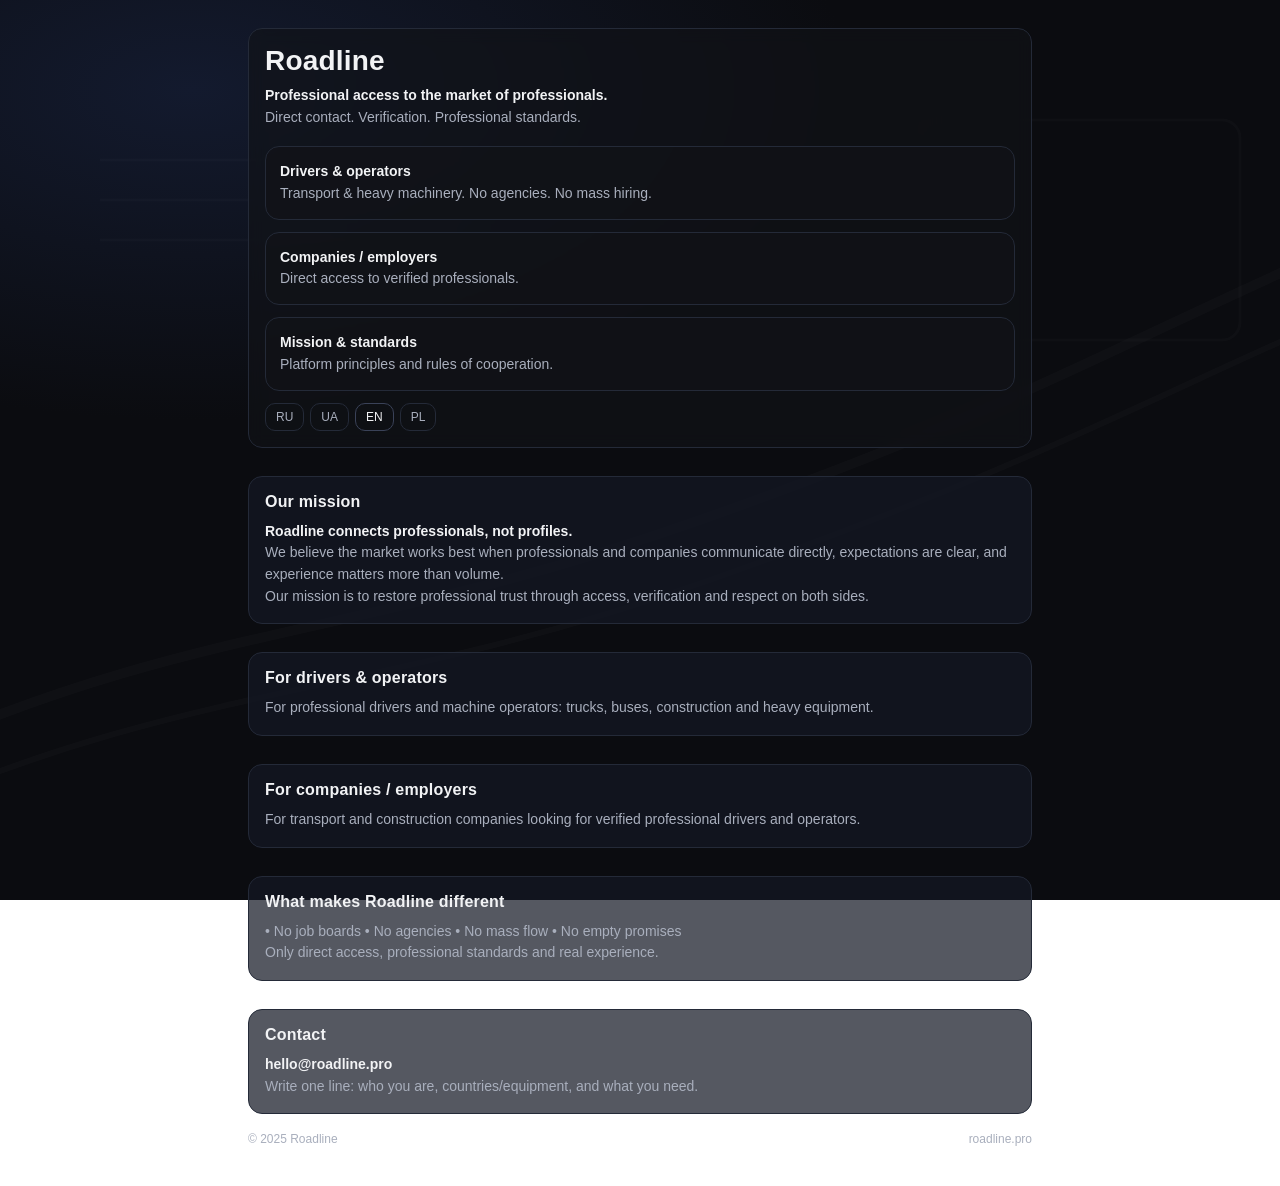
==== commit e0ea5f73: "Update index.html" ====
--- a/index.html
+++ b/index.html
@@ -13,7 +13,6 @@
       --muted:#a9afbd;
       --line:#242a38;
     }
-
     *{ box-sizing:border-box; }
 
     body{
@@ -23,7 +22,7 @@
       color:var(--text);
     }
 
-    /* Background watermark */
+    /* background watermark */
     body::before{
       content:"";
       position:fixed;
@@ -40,7 +39,7 @@
     .wrap{
       position:relative;
       z-index:1;
-      max-width:820px;           /* единая читаемая ширина */
+      max-width:820px; /* unified reading width on desktop */
       margin:0 auto;
       padding:28px 18px 40px;
     }
@@ -48,8 +47,6 @@
     h1{ margin:0; font-size:28px; letter-spacing:.2px; }
     h2{ margin:0 0 10px; font-size:16px; letter-spacing:.2px; }
     p{ margin:0; font-size:14px; line-height:1.55; color:var(--muted); }
-    a{ color:var(--text); text-decoration:none; }
-
     .strong{ color:var(--text); font-weight:700; }
 
     .topbar{
@@ -62,11 +59,11 @@
 
     .lead{ margin-top:8px; margin-bottom:18px; }
 
-    /* language buttons */
     .lang{
       display:flex;
       gap:6px;
       margin-top:12px;
+      flex-wrap:wrap;
     }
     .lang button{
       background:transparent;
@@ -81,15 +78,14 @@
     .lang button:hover{ transform: translateY(-1px); border-color:#3a4258; }
     .lang button.active{ color:var(--text); border-color:#3a4258; }
 
-    /* TOP "buttons" */
+    /* ✅ FIX: tiles full width, same as cards */
     .tiles{
       display:grid;
-      grid-template-columns:1fr; /* ВСЕГДА 1 в строке — на всю ширину */
+      grid-template-columns: 1fr;
       gap:12px;
       margin-top:12px;
       width:100%;
     }
-
     .tile{
       width:100%;
       display:block;
@@ -97,26 +93,8 @@
       border-radius:14px;
       padding:14px;
       background:rgba(17,19,24,.65);
-      transition: transform .08s ease, border-color .08s ease, background .08s ease;
-    }
-    .tile:hover{
-      transform: translateY(-1px);
-      border-color:#3a4258;
-      background:rgba(20,24,36,.72);
-    }
-    .tile:active{ transform: translateY(0px); }
-
-    .tile .t-title{ margin:0 0 6px; font-size:14px; color:var(--text); font-weight:700; }
-    .tile .t-desc{ margin:0; font-size:13px; color:var(--muted); line-height:1.45; }
-
-    /* MAIN cards */
-    .board{
-      display:grid;
-      grid-template-columns:1fr; /* одна колонка везде */
-      gap:14px;
-      margin-top:14px;
-      width:100%;
-    }
+    }
+    .tile *{ max-width:100%; } /* страховка от сжатия */
 
     .card{
       width:100%;
@@ -124,6 +102,16 @@
       border-radius:14px;
       background:rgba(20,24,36,.72);
       padding:16px;
+      margin-top:14px;
+    }
+
+    /* one-column manifesto everywhere */
+    .board{
+      display:grid;
+      grid-template-columns:1fr;
+      gap:14px;
+      margin-top:14px;
+      width:100%;
     }
 
     .footer{
@@ -136,13 +124,8 @@
       gap:10px;
     }
 
-    /* language visibility */
     [data-lang]{ display:none; }
     [data-lang].active{ display:block; }
-
-    /* anchor scroll */
-    html{ scroll-behavior:smooth; }
-    .anchor-pad{ scroll-margin-top:16px; }
   </style>
 </head>
 
@@ -153,59 +136,68 @@
   <div class="topbar">
     <h1>Roadline</h1>
 
-    <!-- Lead (RU/EN/PL) -->
+    <!-- Lead -->
     <div class="lead" data-lang="ru">
       <p class="strong">Профессиональный доступ к рынку профессионалов.</p>
       <p>Прямой контакт. Проверка. Профессиональные стандарты.</p>
     </div>
-
+    <div class="lead" data-lang="uk">
+      <p class="strong">Професійний доступ до ринку професіоналів.</p>
+      <p>Прямий контакт. Перевірка. Професійні стандарти.</p>
+    </div>
     <div class="lead" data-lang="en">
       <p class="strong">Professional access to the market of professionals.</p>
       <p>Direct contact. Verification. Professional standards.</p>
     </div>
-
     <div class="lead" data-lang="pl">
       <p class="strong">Profesjonalny dostęp do rynku profesjonalistów.</p>
       <p>Bezpośredni kontakt. Weryfikacja. Standardy zawodowe.</p>
     </div>
 
-    <!-- TOP NAV tiles (full width + anchors) -->
+    <!-- Tiles (full width) -->
     <div class="tiles">
-      <a class="tile" href="#drivers">
-        <p class="t-title" data-lang="ru">Водители и операторы</p>
-        <p class="t-title" data-lang="en">Drivers & Operators</p>
-        <p class="t-title" data-lang="pl">Kierowcy i operatorzy</p>
-
-        <p class="t-desc" data-lang="ru">Транспорт и тяжёлая техника. Без агентств. Без массового найма.</p>
-        <p class="t-desc" data-lang="en">Transport and heavy machinery. No agencies. No mass recruitment.</p>
-        <p class="t-desc" data-lang="pl">Transport i ciężki sprzęt. Bez agencji. Bez masowej rekrutacji.</p>
-      </a>
-
-      <a class="tile" href="#companies">
-        <p class="t-title" data-lang="ru">Компании / работодатели</p>
-        <p class="t-title" data-lang="en">Companies / Employers</p>
-        <p class="t-title" data-lang="pl">Firmy / pracodawcy</p>
-
-        <p class="t-desc" data-lang="ru">Прямой доступ к проверенным профессионалам.</p>
-        <p class="t-desc" data-lang="en">Direct access to verified professionals.</p>
-        <p class="t-desc" data-lang="pl">Bezpośredni dostęp do zweryfikowanych profesjonalistów.</p>
-      </a>
-
-      <a class="tile" href="#mission">
-        <p class="t-title" data-lang="ru">Миссия и стандарты</p>
-        <p class="t-title" data-lang="en">Mission & Standards</p>
-        <p class="t-title" data-lang="pl">Misja i standardy</p>
-
-        <p class="t-desc" data-lang="ru">Принципы платформы и правила взаимодействия.</p>
-        <p class="t-desc" data-lang="en">Platform principles and rules of cooperation.</p>
-        <p class="t-desc" data-lang="pl">Zasady platformy i współpracy.</p>
-      </a>
+      <div class="tile">
+        <p class="strong" data-lang="ru">Водители и операторы</p>
+        <p class="strong" data-lang="uk">Водії та оператори</p>
+        <p class="strong" data-lang="en">Drivers & operators</p>
+        <p class="strong" data-lang="pl">Kierowcy i operatorzy</p>
+
+        <p data-lang="ru">Транспорт и тяжёлая техника. Без агентств. Без массового найма.</p>
+        <p data-lang="uk">Транспорт і важка техніка. Без агенцій. Без масового найму.</p>
+        <p data-lang="en">Transport & heavy machinery. No agencies. No mass hiring.</p>
+        <p data-lang="pl">Transport i ciężki sprzęt. Bez agencji. Bez masowego zatrudniania.</p>
+      </div>
+
+      <div class="tile">
+        <p class="strong" data-lang="ru">Компании / работодатели</p>
+        <p class="strong" data-lang="uk">Компанії / роботодавці</p>
+        <p class="strong" data-lang="en">Companies / employers</p>
+        <p class="strong" data-lang="pl">Firmy / pracodawcy</p>
+
+        <p data-lang="ru">Прямой доступ к проверенным профессионалам.</p>
+        <p data-lang="uk">Прямий доступ до перевірених професіоналів.</p>
+        <p data-lang="en">Direct access to verified professionals.</p>
+        <p data-lang="pl">Bezpośredni dostęp do zweryfikowanych profesjonalistów.</p>
+      </div>
+
+      <div class="tile">
+        <p class="strong" data-lang="ru">Миссия и стандарты</p>
+        <p class="strong" data-lang="uk">Місія та стандарти</p>
+        <p class="strong" data-lang="en">Mission & standards</p>
+        <p class="strong" data-lang="pl">Misja i standardy</p>
+
+        <p data-lang="ru">Принципы платформы и правила взаимодействия.</p>
+        <p data-lang="uk">Принципи платформи та правила взаємодії.</p>
+        <p data-lang="en">Platform principles and rules of cooperation.</p>
+        <p data-lang="pl">Zasady platformy i współpracy.</p>
+      </div>
     </div>
 
     <!-- Language switch -->
-    <div class="lang">
+    <div class="lang" aria-label="Language switch">
+      <button data-setlang="ru">RU</button>
+      <button data-setlang="uk">UA</button>
       <button data-setlang="en">EN</button>
-      <button data-setlang="ru">RU</button>
       <button data-setlang="pl">PL</button>
     </div>
   </div>
@@ -213,30 +205,39 @@
   <!-- CONTENT -->
   <div class="board">
 
-    <div class="card anchor-pad" id="mission">
-      <h2 data-lang="ru" class="active">Наша миссия</h2>
+    <div class="card">
+      <h2 data-lang="ru">Наша миссия</h2>
+      <h2 data-lang="uk">Наша місія</h2>
       <h2 data-lang="en">Our mission</h2>
       <h2 data-lang="pl">Nasza misja</h2>
 
-      <p class="strong" data-lang="ru" class="active">Roadline соединяет профессионалов, а не анкеты.</p>
+      <p class="strong" data-lang="ru">Roadline соединяет профессионалов, а не анкеты.</p>
+      <p class="strong" data-lang="uk">Roadline поєднує професіоналів, а не анкети.</p>
       <p class="strong" data-lang="en">Roadline connects professionals, not profiles.</p>
       <p class="strong" data-lang="pl">Roadline łączy profesjonalistów, nie profile.</p>
 
-      <p data-lang="ru" class="active">
+      <p data-lang="ru">
         Мы верим, что рынок работает лучше, когда специалисты и компании общаются напрямую,
         ожидания понятны, а опыт ценится выше количества.
       </p>
+      <p data-lang="uk">
+        Ми віримо, що ринок працює краще, коли фахівці та компанії спілкуються напряму,
+        очікування зрозумілі, а досвід цінується вище за кількість.
+      </p>
       <p data-lang="en">
-        We believe the market works better when professionals and companies communicate directly,
-        expectations are clear, and experience matters more than numbers.
+        We believe the market works best when professionals and companies communicate directly,
+        expectations are clear, and experience matters more than volume.
       </p>
       <p data-lang="pl">
-        Wierzymy, że rynek działa lepiej, gdy profesjonaliści i firmy komunikują się bezpośrednio,
-        oczekiwania są jasne, a doświadczenie liczy się bardziej niż liczby.
-      </p>
-
-      <p data-lang="ru" class="active">
+        Wierzymy, że rynek działa najlepiej, gdy profesjonaliści i firmy komunikują się bezpośrednio,
+        oczekiwania są jasne, a doświadczenie liczy się bardziej niż ilość.
+      </p>
+
+      <p data-lang="ru">
         Наша миссия — вернуть профессиональное доверие через доступ, проверку и уважение с обеих сторон.
+      </p>
+      <p data-lang="uk">
+        Наша місія — повернути професійну довіру через доступ, перевірку та повагу з обох сторін.
       </p>
       <p data-lang="en">
         Our mission is to restore professional trust through access, verification and respect on both sides.
@@ -246,13 +247,17 @@
       </p>
     </div>
 
-    <div class="card anchor-pad" id="drivers">
-      <h2 data-lang="ru" class="active">Для водителей и операторов</h2>
+    <div class="card">
+      <h2 data-lang="ru">Для водителей и операторов</h2>
+      <h2 data-lang="uk">Для водіїв та операторів</h2>
       <h2 data-lang="en">For drivers & operators</h2>
       <h2 data-lang="pl">Dla kierowców i operatorów</h2>
 
-      <p data-lang="ru" class="active">
+      <p data-lang="ru">
         Для профессиональных водителей и операторов техники: грузовики, автобусы, строительная и тяжёлая техника.
+      </p>
+      <p data-lang="uk">
+        Для професійних водіїв та операторів техніки: вантажівки, автобуси, будівельна та важка техніка.
       </p>
       <p data-lang="en">
         For professional drivers and machine operators: trucks, buses, construction and heavy equipment.
@@ -262,13 +267,17 @@
       </p>
     </div>
 
-    <div class="card anchor-pad" id="companies">
-      <h2 data-lang="ru" class="active">Для компаний / работодателей</h2>
+    <div class="card">
+      <h2 data-lang="ru">Для компаний / работодателей</h2>
+      <h2 data-lang="uk">Для компаній / роботодавців</h2>
       <h2 data-lang="en">For companies / employers</h2>
       <h2 data-lang="pl">Dla firm / pracodawców</h2>
 
-      <p data-lang="ru" class="active">
+      <p data-lang="ru">
         Для транспортных и строительных компаний, которым нужны проверенные профессиональные водители и операторы.
+      </p>
+      <p data-lang="uk">
+        Для транспортних і будівельних компаній, яким потрібні перевірені професійні водії та оператори.
       </p>
       <p data-lang="en">
         For transport and construction companies looking for verified professional drivers and operators.
@@ -279,35 +288,34 @@
     </div>
 
     <div class="card">
-      <h2 data-lang="ru" class="active">Чем Roadline отличается</h2>
+      <h2 data-lang="ru">Чем Roadline отличается</h2>
+      <h2 data-lang="uk">Чим Roadline відрізняється</h2>
       <h2 data-lang="en">What makes Roadline different</h2>
       <h2 data-lang="pl">Czym Roadline się różni</h2>
 
-      <p data-lang="ru" class="active">• Никаких job-бордов • Никаких агентств • Никакой массовки • Никаких пустых обещаний</p>
+      <p data-lang="ru">• Никаких job-бордов • Никаких агентств • Никакой массовки • Никаких пустых обещаний</p>
+      <p data-lang="uk">• Жодних job-бордів • Жодних агенцій • Жодної масовки • Жодних порожніх обіцянок</p>
       <p data-lang="en">• No job boards • No agencies • No mass flow • No empty promises</p>
       <p data-lang="pl">• Bez tablic ogłoszeń • Bez agencji • Bez masowego przepływu • Bez pustych obietnic</p>
 
-      <p data-lang="ru" class="active">Только прямой доступ, профессиональные стандарты и реальный опыт.</p>
+      <p data-lang="ru">Только прямой доступ, профессиональные стандарты и реальный опыт.</p>
+      <p data-lang="uk">Тільки прямий доступ, професійні стандарти та реальний досвід.</p>
       <p data-lang="en">Only direct access, professional standards and real experience.</p>
       <p data-lang="pl">Tylko bezpośredni dostęp, standardy zawodowe i realne doświadczenie.</p>
     </div>
 
-    <div class="card" id="contact">
-      <h2 data-lang="ru" class="active">Контакт</h2>
+    <div class="card">
+      <h2 data-lang="ru">Контакт</h2>
+      <h2 data-lang="uk">Контакт</h2>
       <h2 data-lang="en">Contact</h2>
       <h2 data-lang="pl">Kontakt</h2>
 
-      <p class="strong">Email: <a href="mailto:hello@roadline.pro">hello@roadline.pro</a></p>
-
-      <p data-lang="ru" class="active">
-        Напишите одной строкой: кто вы, какие страны / техника, и что вам нужно.
-      </p>
-      <p data-lang="en">
-        Write one line: who you are, what countries / equipment, and what you need.
-      </p>
-      <p data-lang="pl">
-        Napisz jedną linijkę: kim jesteś, jakie kraje / sprzęt, i czego potrzebujesz.
-      </p>
+      <p class="strong">hello@roadline.pro</p>
+
+      <p data-lang="ru">Напишите одной строкой: кто вы, какие страны/техника, и что вам нужно.</p>
+      <p data-lang="uk">Напишіть одним рядком: хто ви, які країни/техніка, і що вам потрібно.</p>
+      <p data-lang="en">Write one line: who you are, countries/equipment, and what you need.</p>
+      <p data-lang="pl">Napisz jedną linijkę: kim jesteś, jakie kraje/sprzęt i czego potrzebujesz.</p>
     </div>
 
   </div>
@@ -333,7 +341,8 @@
   function normalizeDetectedLang(raw){
     const l = (raw || 'en').toLowerCase();
     if (l.startsWith('pl')) return 'pl';
-    if (l.startsWith('ru') || l.startsWith('uk') || l.startsWith('be')) return 'ru';
+    if (l.startsWith('uk')) return 'uk';
+    if (l.startsWith('ru') || l.startsWith('be')) return 'ru';
     return 'en';
   }
 
@@ -346,12 +355,14 @@
 
   document.querySelectorAll('.lang button').forEach(btn=>{
     btn.addEventListener('click', ()=>{
-      localStorage.setItem('roadline_lang', btn.dataset.setlang);
-      applyLang(btn.dataset.setlang);
+      const lang = btn.dataset.setlang;
+      localStorage.setItem('roadline_lang', lang);
+      applyLang(lang);
     });
   });
 
   detectLang();
 </script>
+
 </body>
 </html>
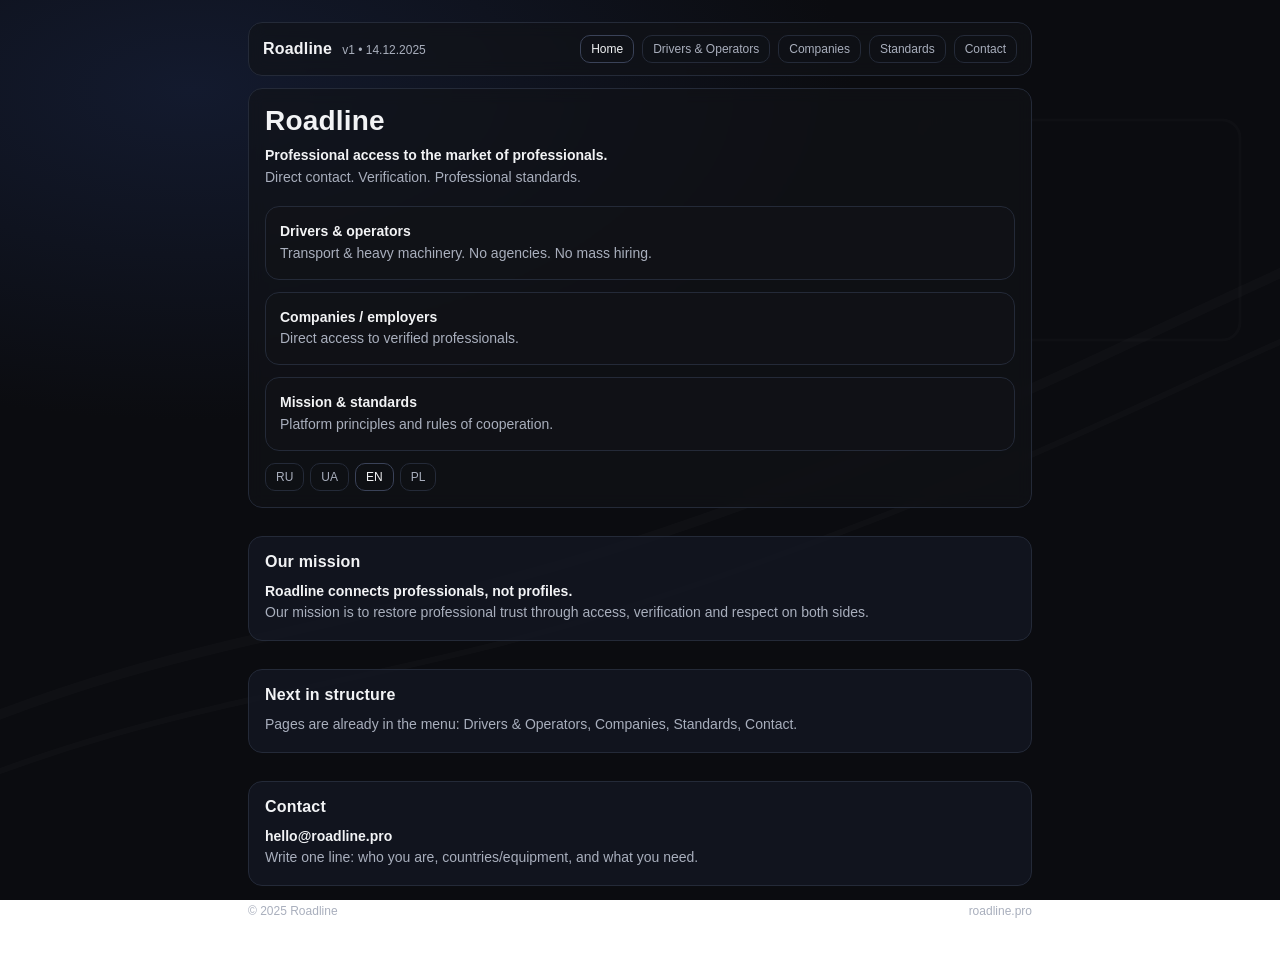
==== commit 006fa225: "Update index.html" ====
--- a/index.html
+++ b/index.html
@@ -22,7 +22,6 @@
       color:var(--text);
     }
 
-    /* background watermark */
     body::before{
       content:"";
       position:fixed;
@@ -31,7 +30,7 @@
       opacity:0.06;
       filter:grayscale(1) blur(0.2px);
       background:
-        url("data:image/svg+xml,%3Csvg xmlns='http://www.w3.org/2000/svg' width='1400' height='900' viewBox='0 0 1400 900'%3E%3Cg fill='none' stroke='%23ffffff' stroke-opacity='0.35'%3E%3Cpath d='M-50 760 C 260 620, 420 640, 760 520 S 1180 340, 1460 220' stroke-width='10'/%3E%3Cpath d='M-60 820 C 250 680, 430 700, 770 580 S 1200 400, 1480 280' stroke-width='6'/%3E%3Cpath d='M160 160 H 520 M160 200 H 460 M160 240 H 560' stroke-width='3'/%3E%3Crect x='980' y='120' width='320' height='220' rx='18' stroke-width='3'/%3E%3C/g%3E%3C/svg%3E")
+        url("data:image/svg+xml,%3Csvg xmlns='http://www.w3.org/2000/svg' width='1400' height='900' viewBox='0 0 1400 900'%3E%3Cg fill='none' stroke='%23ffffff' stroke-opacity='0.35'%3E%3Cpath d='M-50 760 C 260 620, 420 640, 760 520 S 1180 340, 1460 220' stroke-width='10'/%3E%3Cpath d='M-60 820 C 250 680, 430 700, 770 580 S 1200 400, 1480 280' stroke-width='6'/%3E%3Crect x='980' y='120' width='320' height='220' rx='18' stroke-width='3'/%3E%3C/g%3E%3C/svg%3E")
         center/cover no-repeat;
       z-index:0;
     }
@@ -39,9 +38,9 @@
     .wrap{
       position:relative;
       z-index:1;
-      max-width:820px; /* unified reading width on desktop */
+      max-width:820px;
       margin:0 auto;
-      padding:28px 18px 40px;
+      padding:22px 18px 40px;
     }
 
     h1{ margin:0; font-size:28px; letter-spacing:.2px; }
@@ -49,14 +48,49 @@
     p{ margin:0; font-size:14px; line-height:1.55; color:var(--muted); }
     .strong{ color:var(--text); font-weight:700; }
 
+    /* Top nav */
+    .nav{
+      border:1px solid var(--line);
+      border-radius:14px;
+      background:rgba(17,19,24,.65);
+      backdrop-filter: blur(8px);
+      padding:12px 14px;
+      display:flex;
+      align-items:center;
+      justify-content:space-between;
+      gap:12px;
+      flex-wrap:wrap;
+    }
+    .brand{ display:flex; align-items:baseline; gap:10px; }
+    .brand .name{ color:var(--text); font-weight:700; letter-spacing:.2px; }
+    .brand .date{ color:var(--muted); font-size:12px; }
+
+    .menu{
+      display:flex;
+      gap:8px;
+      flex-wrap:wrap;
+    }
+    .menu a{
+      text-decoration:none;
+      color:var(--muted);
+      border:1px solid var(--line);
+      border-radius:10px;
+      padding:6px 10px;
+      font-size:12px;
+      transition: transform .08s ease, border-color .08s ease, color .08s ease;
+      background:rgba(17,19,24,.35);
+    }
+    .menu a:hover{ transform: translateY(-1px); border-color:#3a4258; color:var(--text); }
+    .menu a.active{ color:var(--text); border-color:#3a4258; }
+
     .topbar{
+      margin-top:12px;
       border:1px solid var(--line);
       border-radius:14px;
       background:rgba(17,19,24,.65);
       backdrop-filter: blur(8px);
       padding:16px;
     }
-
     .lead{ margin-top:8px; margin-bottom:18px; }
 
     .lang{
@@ -78,7 +112,6 @@
     .lang button:hover{ transform: translateY(-1px); border-color:#3a4258; }
     .lang button.active{ color:var(--text); border-color:#3a4258; }
 
-    /* ✅ FIX: tiles full width, same as cards */
     .tiles{
       display:grid;
       grid-template-columns: 1fr;
@@ -94,7 +127,7 @@
       padding:14px;
       background:rgba(17,19,24,.65);
     }
-    .tile *{ max-width:100%; } /* страховка от сжатия */
+    .tile *{ max-width:100%; }
 
     .card{
       width:100%;
@@ -105,7 +138,6 @@
       margin-top:14px;
     }
 
-    /* one-column manifesto everywhere */
     .board{
       display:grid;
       grid-template-columns:1fr;
@@ -132,11 +164,25 @@
 <body>
 <div class="wrap">
 
+  <!-- NAV -->
+  <div class="nav">
+    <div class="brand">
+      <div class="name">Roadline</div>
+      <div class="date">v1 • 14.12.2025</div>
+    </div>
+    <div class="menu">
+      <a class="active" href="index.html">Home</a>
+      <a href="drivers.html">Drivers & Operators</a>
+      <a href="companies.html">Companies</a>
+      <a href="index.html#standards">Standards</a>
+      <a href="index.html#contact">Contact</a>
+    </div>
+  </div>
+
   <!-- HEADER -->
   <div class="topbar">
     <h1>Roadline</h1>
 
-    <!-- Lead -->
     <div class="lead" data-lang="ru">
       <p class="strong">Профессиональный доступ к рынку профессионалов.</p>
       <p>Прямой контакт. Проверка. Профессиональные стандарты.</p>
@@ -154,7 +200,6 @@
       <p>Bezpośredni kontakt. Weryfikacja. Standardy zawodowe.</p>
     </div>
 
-    <!-- Tiles (full width) -->
     <div class="tiles">
       <div class="tile">
         <p class="strong" data-lang="ru">Водители и операторы</p>
@@ -193,8 +238,7 @@
       </div>
     </div>
 
-    <!-- Language switch -->
-    <div class="lang" aria-label="Language switch">
+    <div class="lang">
       <button data-setlang="ru">RU</button>
       <button data-setlang="uk">UA</button>
       <button data-setlang="en">EN</button>
@@ -205,7 +249,7 @@
   <!-- CONTENT -->
   <div class="board">
 
-    <div class="card">
+    <div class="card" id="standards">
       <h2 data-lang="ru">Наша миссия</h2>
       <h2 data-lang="uk">Наша місія</h2>
       <h2 data-lang="en">Our mission</h2>
@@ -216,95 +260,25 @@
       <p class="strong" data-lang="en">Roadline connects professionals, not profiles.</p>
       <p class="strong" data-lang="pl">Roadline łączy profesjonalistów, nie profile.</p>
 
-      <p data-lang="ru">
-        Мы верим, что рынок работает лучше, когда специалисты и компании общаются напрямую,
-        ожидания понятны, а опыт ценится выше количества.
-      </p>
-      <p data-lang="uk">
-        Ми віримо, що ринок працює краще, коли фахівці та компанії спілкуються напряму,
-        очікування зрозумілі, а досвід цінується вище за кількість.
-      </p>
-      <p data-lang="en">
-        We believe the market works best when professionals and companies communicate directly,
-        expectations are clear, and experience matters more than volume.
-      </p>
-      <p data-lang="pl">
-        Wierzymy, że rynek działa najlepiej, gdy profesjonaliści i firmy komunikują się bezpośrednio,
-        oczekiwania są jasne, a doświadczenie liczy się bardziej niż ilość.
-      </p>
-
-      <p data-lang="ru">
-        Наша миссия — вернуть профессиональное доверие через доступ, проверку и уважение с обеих сторон.
-      </p>
-      <p data-lang="uk">
-        Наша місія — повернути професійну довіру через доступ, перевірку та повагу з обох сторін.
-      </p>
-      <p data-lang="en">
-        Our mission is to restore professional trust through access, verification and respect on both sides.
-      </p>
-      <p data-lang="pl">
-        Naszą misją jest przywrócenie zaufania zawodowego poprzez dostęp, weryfikację i szacunek po obu stronach.
-      </p>
+      <p data-lang="ru">Наша миссия — вернуть профессиональное доверие через доступ, проверку и уважение с обеих сторон.</p>
+      <p data-lang="uk">Наша місія — повернути професійну довіру через доступ, перевірку та повагу з обох сторін.</p>
+      <p data-lang="en">Our mission is to restore professional trust through access, verification and respect on both sides.</p>
+      <p data-lang="pl">Naszą misją jest przywrócenie zaufania zawodowego poprzez dostęp, weryfikację i szacunek po obu stronach.</p>
     </div>
 
     <div class="card">
-      <h2 data-lang="ru">Для водителей и операторов</h2>
-      <h2 data-lang="uk">Для водіїв та операторів</h2>
-      <h2 data-lang="en">For drivers & operators</h2>
-      <h2 data-lang="pl">Dla kierowców i operatorów</h2>
-
-      <p data-lang="ru">
-        Для профессиональных водителей и операторов техники: грузовики, автобусы, строительная и тяжёлая техника.
-      </p>
-      <p data-lang="uk">
-        Для професійних водіїв та операторів техніки: вантажівки, автобуси, будівельна та важка техніка.
-      </p>
-      <p data-lang="en">
-        For professional drivers and machine operators: trucks, buses, construction and heavy equipment.
-      </p>
-      <p data-lang="pl">
-        Dla zawodowych kierowców i operatorów: ciężarówki, autobusy, maszyny budowlane i ciężki sprzęt.
-      </p>
-    </div>
-
-    <div class="card">
-      <h2 data-lang="ru">Для компаний / работодателей</h2>
-      <h2 data-lang="uk">Для компаній / роботодавців</h2>
-      <h2 data-lang="en">For companies / employers</h2>
-      <h2 data-lang="pl">Dla firm / pracodawców</h2>
-
-      <p data-lang="ru">
-        Для транспортных и строительных компаний, которым нужны проверенные профессиональные водители и операторы.
-      </p>
-      <p data-lang="uk">
-        Для транспортних і будівельних компаній, яким потрібні перевірені професійні водії та оператори.
-      </p>
-      <p data-lang="en">
-        For transport and construction companies looking for verified professional drivers and operators.
-      </p>
-      <p data-lang="pl">
-        Dla firm transportowych i budowlanych, które szukają zweryfikowanych zawodowych kierowców i operatorów.
-      </p>
-    </div>
-
-    <div class="card">
-      <h2 data-lang="ru">Чем Roadline отличается</h2>
-      <h2 data-lang="uk">Чим Roadline відрізняється</h2>
-      <h2 data-lang="en">What makes Roadline different</h2>
-      <h2 data-lang="pl">Czym Roadline się różni</h2>
-
-      <p data-lang="ru">• Никаких job-бордов • Никаких агентств • Никакой массовки • Никаких пустых обещаний</p>
-      <p data-lang="uk">• Жодних job-бордів • Жодних агенцій • Жодної масовки • Жодних порожніх обіцянок</p>
-      <p data-lang="en">• No job boards • No agencies • No mass flow • No empty promises</p>
-      <p data-lang="pl">• Bez tablic ogłoszeń • Bez agencji • Bez masowego przepływu • Bez pustych obietnic</p>
-
-      <p data-lang="ru">Только прямой доступ, профессиональные стандарты и реальный опыт.</p>
-      <p data-lang="uk">Тільки прямий доступ, професійні стандарти та реальний досвід.</p>
-      <p data-lang="en">Only direct access, professional standards and real experience.</p>
-      <p data-lang="pl">Tylko bezpośredni dostęp, standardy zawodowe i realne doświadczenie.</p>
-    </div>
-
-    <div class="card">
+      <h2 data-lang="ru">Дальше по структуре</h2>
+      <h2 data-lang="uk">Далі за структурою</h2>
+      <h2 data-lang="en">Next in structure</h2>
+      <h2 data-lang="pl">Dalej w strukturze</h2>
+
+      <p data-lang="ru">Страницы уже заложены в меню: Drivers & Operators, Companies, Standards, Contact.</p>
+      <p data-lang="uk">Сторінки вже закладені в меню: Drivers & Operators, Companies, Standards, Contact.</p>
+      <p data-lang="en">Pages are already in the menu: Drivers & Operators, Companies, Standards, Contact.</p>
+      <p data-lang="pl">Strony są już w menu: Drivers & Operators, Companies, Standards, Contact.</p>
+    </div>
+
+    <div class="card" id="contact">
       <h2 data-lang="ru">Контакт</h2>
       <h2 data-lang="uk">Контакт</h2>
       <h2 data-lang="en">Contact</h2>
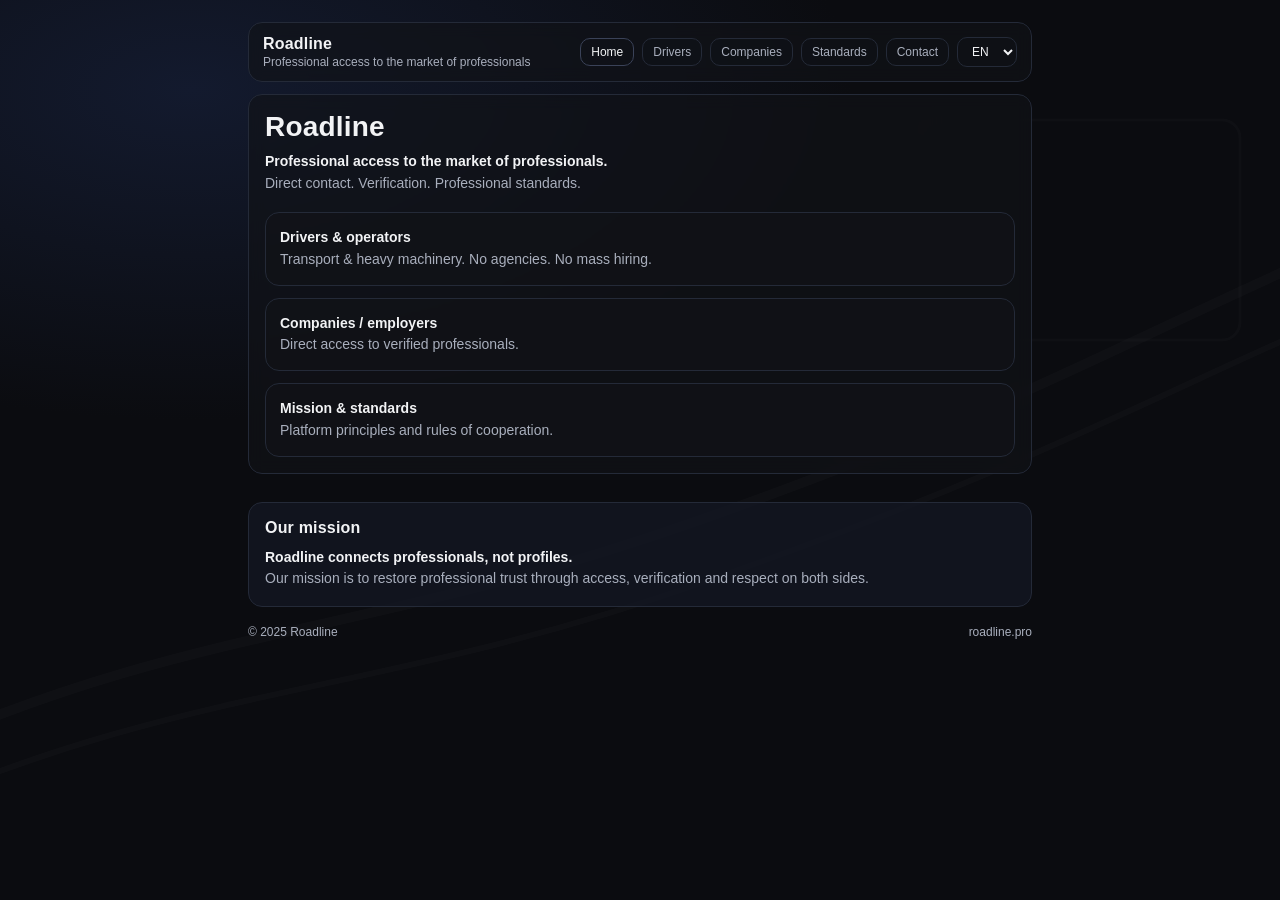
==== commit cde21855: "Update index.html" ====
--- a/index.html
+++ b/index.html
@@ -48,7 +48,7 @@
     p{ margin:0; font-size:14px; line-height:1.55; color:var(--muted); }
     .strong{ color:var(--text); font-weight:700; }
 
-    /* Top nav */
+    /* NAV + language dropdown */
     .nav{
       border:1px solid var(--line);
       border-radius:14px;
@@ -61,14 +61,26 @@
       gap:12px;
       flex-wrap:wrap;
     }
-    .brand{ display:flex; align-items:baseline; gap:10px; }
+    .brand{
+      display:flex;
+      flex-direction:column;
+      gap:2px;
+      min-width:220px;
+    }
     .brand .name{ color:var(--text); font-weight:700; letter-spacing:.2px; }
-    .brand .date{ color:var(--muted); font-size:12px; }
-
+    .brand .tagline{ font-size:12px; color:var(--muted); }
+
+    .nav-right{
+      display:flex;
+      gap:8px;
+      align-items:center;
+      flex-wrap:wrap;
+    }
     .menu{
       display:flex;
       gap:8px;
       flex-wrap:wrap;
+      align-items:center;
     }
     .menu a{
       text-decoration:none;
@@ -77,11 +89,22 @@
       border-radius:10px;
       padding:6px 10px;
       font-size:12px;
+      background:rgba(17,19,24,.35);
       transition: transform .08s ease, border-color .08s ease, color .08s ease;
-      background:rgba(17,19,24,.35);
     }
     .menu a:hover{ transform: translateY(-1px); border-color:#3a4258; color:var(--text); }
     .menu a.active{ color:var(--text); border-color:#3a4258; }
+
+    .lang-select{
+      border:1px solid var(--line);
+      border-radius:10px;
+      padding:6px 10px;
+      font-size:12px;
+      color:var(--text);
+      background:rgba(17,19,24,.35);
+      outline:none;
+      cursor:pointer;
+    }
 
     .topbar{
       margin-top:12px;
@@ -93,35 +116,15 @@
     }
     .lead{ margin-top:8px; margin-bottom:18px; }
 
-    .lang{
-      display:flex;
-      gap:6px;
-      margin-top:12px;
-      flex-wrap:wrap;
-    }
-    .lang button{
-      background:transparent;
-      border:1px solid var(--line);
-      color:var(--muted);
-      padding:6px 10px;
-      border-radius:10px;
-      cursor:pointer;
-      font-size:12px;
-      transition: border-color .08s ease, color .08s ease, transform .08s ease;
-    }
-    .lang button:hover{ transform: translateY(-1px); border-color:#3a4258; }
-    .lang button.active{ color:var(--text); border-color:#3a4258; }
-
     .tiles{
       display:grid;
-      grid-template-columns: 1fr;
+      grid-template-columns:1fr;
       gap:12px;
       margin-top:12px;
       width:100%;
     }
     .tile{
       width:100%;
-      display:block;
       border:1px solid var(--line);
       border-radius:14px;
       padding:14px;
@@ -137,7 +140,6 @@
       padding:16px;
       margin-top:14px;
     }
-
     .board{
       display:grid;
       grid-template-columns:1fr;
@@ -145,7 +147,6 @@
       margin-top:14px;
       width:100%;
     }
-
     .footer{
       margin-top:18px;
       font-size:12px;
@@ -158,6 +159,8 @@
 
     [data-lang]{ display:none; }
     [data-lang].active{ display:block; }
+    [data-lang-inline]{ display:none; }
+    [data-lang-inline].active{ display:inline; }
   </style>
 </head>
 
@@ -168,14 +171,58 @@
   <div class="nav">
     <div class="brand">
       <div class="name">Roadline</div>
-      <div class="date">v1 • 14.12.2025</div>
-    </div>
-    <div class="menu">
-      <a class="active" href="index.html">Home</a>
-      <a href="drivers.html">Drivers & Operators</a>
-      <a href="companies.html">Companies</a>
-      <a href="index.html#standards">Standards</a>
-      <a href="index.html#contact">Contact</a>
+      <div class="tagline">
+        <span data-lang-inline="ru" class="active">Профессиональный доступ к рынку профессионалов</span>
+        <span data-lang-inline="uk">Професійний доступ до ринку професіоналів</span>
+        <span data-lang-inline="en">Professional access to the market of professionals</span>
+        <span data-lang-inline="pl">Profesjonalny dostęp do rynku profesjonalistów</span>
+      </div>
+    </div>
+
+    <div class="nav-right">
+      <div class="menu">
+        <a class="active" href="index.html">
+          <span data-lang-inline="ru" class="active">Главная</span>
+          <span data-lang-inline="uk">Головна</span>
+          <span data-lang-inline="en">Home</span>
+          <span data-lang-inline="pl">Start</span>
+        </a>
+
+        <a href="drivers.html">
+          <span data-lang-inline="ru" class="active">Водители</span>
+          <span data-lang-inline="uk">Водії</span>
+          <span data-lang-inline="en">Drivers</span>
+          <span data-lang-inline="pl">Kierowcy</span>
+        </a>
+
+        <a href="companies.html">
+          <span data-lang-inline="ru" class="active">Компании</span>
+          <span data-lang-inline="uk">Компанії</span>
+          <span data-lang-inline="en">Companies</span>
+          <span data-lang-inline="pl">Firmy</span>
+        </a>
+
+        <a href="standards.html">
+          <span data-lang-inline="ru" class="active">Стандарты</span>
+          <span data-lang-inline="uk">Стандарти</span>
+          <span data-lang-inline="en">Standards</span>
+          <span data-lang-inline="pl">Standardy</span>
+        </a>
+
+        <a href="contact.html">
+          <span data-lang-inline="ru" class="active">Контакт</span>
+          <span data-lang-inline="uk">Контакт</span>
+          <span data-lang-inline="en">Contact</span>
+          <span data-lang-inline="pl">Kontakt</span>
+        </a>
+      </div>
+
+      <select class="lang-select" id="langSelect" aria-label="Language">
+        <option value="ru">RU</option>
+        <option value="uk">UA</option>
+        <option value="en">EN</option>
+        <option value="pl">PL</option>
+      </select>
     </div>
   </div>
 
@@ -237,19 +284,11 @@
         <p data-lang="pl">Zasady platformy i współpracy.</p>
       </div>
     </div>
-
-    <div class="lang">
-      <button data-setlang="ru">RU</button>
-      <button data-setlang="uk">UA</button>
-      <button data-setlang="en">EN</button>
-      <button data-setlang="pl">PL</button>
-    </div>
   </div>
 
   <!-- CONTENT -->
   <div class="board">
-
-    <div class="card" id="standards">
+    <div class="card">
       <h2 data-lang="ru">Наша миссия</h2>
       <h2 data-lang="uk">Наша місія</h2>
       <h2 data-lang="en">Our mission</h2>
@@ -265,33 +304,6 @@
       <p data-lang="en">Our mission is to restore professional trust through access, verification and respect on both sides.</p>
       <p data-lang="pl">Naszą misją jest przywrócenie zaufania zawodowego poprzez dostęp, weryfikację i szacunek po obu stronach.</p>
     </div>
-
-    <div class="card">
-      <h2 data-lang="ru">Дальше по структуре</h2>
-      <h2 data-lang="uk">Далі за структурою</h2>
-      <h2 data-lang="en">Next in structure</h2>
-      <h2 data-lang="pl">Dalej w strukturze</h2>
-
-      <p data-lang="ru">Страницы уже заложены в меню: Drivers & Operators, Companies, Standards, Contact.</p>
-      <p data-lang="uk">Сторінки вже закладені в меню: Drivers & Operators, Companies, Standards, Contact.</p>
-      <p data-lang="en">Pages are already in the menu: Drivers & Operators, Companies, Standards, Contact.</p>
-      <p data-lang="pl">Strony są już w menu: Drivers & Operators, Companies, Standards, Contact.</p>
-    </div>
-
-    <div class="card" id="contact">
-      <h2 data-lang="ru">Контакт</h2>
-      <h2 data-lang="uk">Контакт</h2>
-      <h2 data-lang="en">Contact</h2>
-      <h2 data-lang="pl">Kontakt</h2>
-
-      <p class="strong">hello@roadline.pro</p>
-
-      <p data-lang="ru">Напишите одной строкой: кто вы, какие страны/техника, и что вам нужно.</p>
-      <p data-lang="uk">Напишіть одним рядком: хто ви, які країни/техніка, і що вам потрібно.</p>
-      <p data-lang="en">Write one line: who you are, countries/equipment, and what you need.</p>
-      <p data-lang="pl">Napisz jedną linijkę: kim jesteś, jakie kraje/sprzęt i czego potrzebujesz.</p>
-    </div>
-
   </div>
 
   <div class="footer">
@@ -302,14 +314,16 @@
 </div>
 
 <script>
-  function applyLang(lang){
+  function setLangUI(lang){
     document.querySelectorAll('[data-lang]').forEach(el=>{
       el.classList.toggle('active', el.dataset.lang === lang);
     });
-    document.querySelectorAll('.lang button').forEach(btn=>{
-      btn.classList.toggle('active', btn.dataset.setlang === lang);
+    document.querySelectorAll('[data-lang-inline]').forEach(el=>{
+      el.classList.toggle('active', el.dataset.langInline === lang);
     });
     document.documentElement.lang = lang;
+    const sel = document.getElementById('langSelect');
+    if(sel) sel.value = lang;
   }
 
   function normalizeDetectedLang(raw){
@@ -322,20 +336,23 @@
 
   function detectLang(){
     const saved = localStorage.getItem('roadline_lang');
-    if(saved){ applyLang(saved); return; }
+    if(saved){ setLangUI(saved); return saved; }
     const browser = navigator.language || (navigator.languages && navigator.languages[0]) || 'en';
-    applyLang(normalizeDetectedLang(browser));
+    const lang = normalizeDetectedLang(browser);
+    setLangUI(lang);
+    return lang;
   }
 
-  document.querySelectorAll('.lang button').forEach(btn=>{
-    btn.addEventListener('click', ()=>{
-      const lang = btn.dataset.setlang;
+  const currentLang = detectLang();
+
+  const langSelect = document.getElementById('langSelect');
+  if(langSelect){
+    langSelect.addEventListener('change', ()=>{
+      const lang = langSelect.value;
       localStorage.setItem('roadline_lang', lang);
-      applyLang(lang);
+      setLangUI(lang);
     });
-  });
-
-  detectLang();
+  }
 </script>
 
 </body>
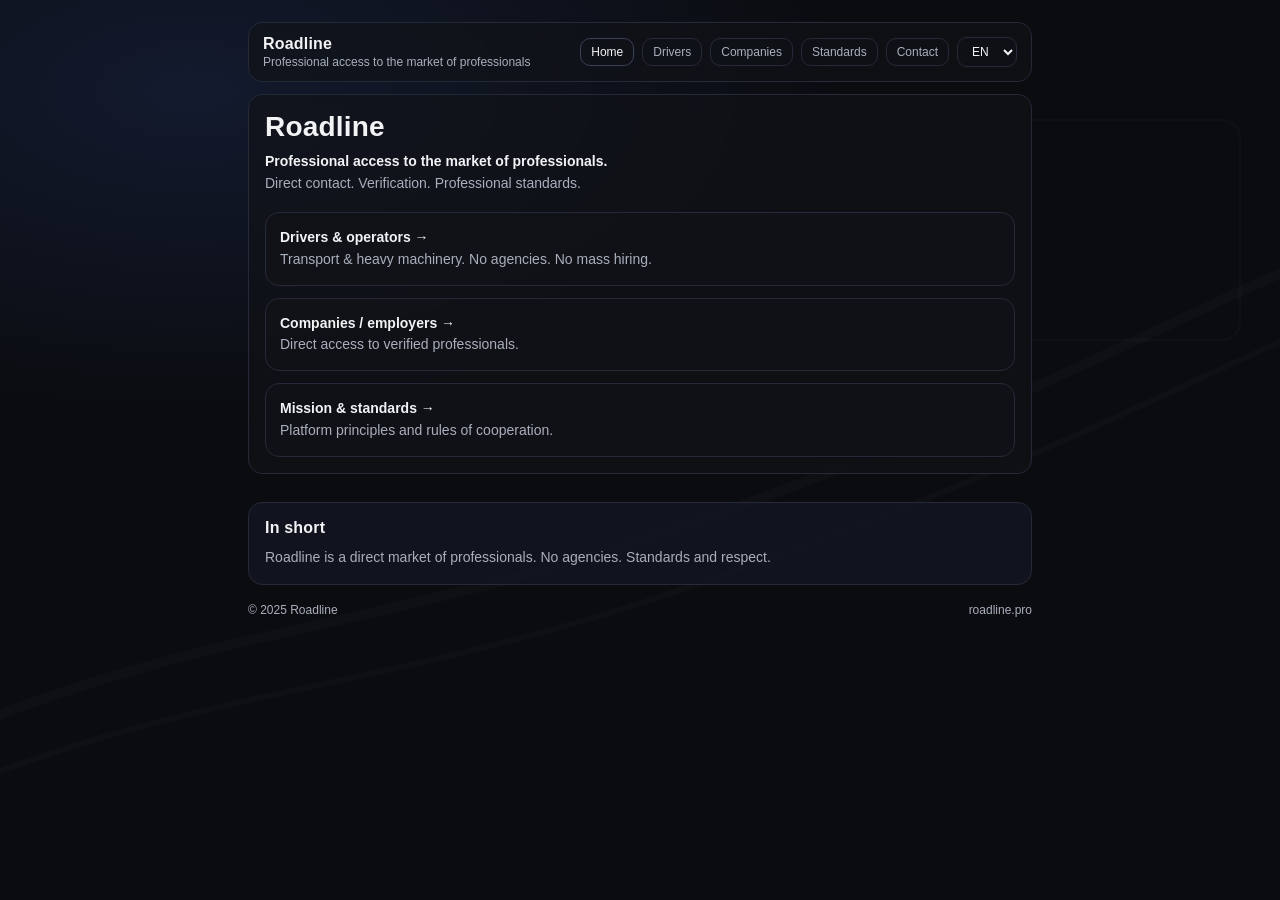
==== commit fccb9374: "Update index.html" ====
--- a/index.html
+++ b/index.html
@@ -123,14 +123,26 @@
       margin-top:12px;
       width:100%;
     }
-    .tile{
+
+    /* ✅ clickable tile as link */
+    .tile-link{
+      display:block;
       width:100%;
+      text-decoration:none;
+      color:inherit;
       border:1px solid var(--line);
       border-radius:14px;
       padding:14px;
       background:rgba(17,19,24,.65);
-    }
-    .tile *{ max-width:100%; }
+      transition: transform .08s ease, border-color .08s ease, background .08s ease;
+    }
+    .tile-link:hover{
+      transform: translateY(-1px);
+      border-color:#3a4258;
+      background:rgba(20,24,36,.78);
+    }
+    .tile-link:active{ transform: translateY(0px); }
+    .tile-link *{ max-width:100%; }
 
     .card{
       width:100%;
@@ -247,62 +259,59 @@
       <p>Bezpośredni kontakt. Weryfikacja. Standardy zawodowe.</p>
     </div>
 
+    <!-- ✅ Clickable tiles -->
     <div class="tiles">
-      <div class="tile">
-        <p class="strong" data-lang="ru">Водители и операторы</p>
-        <p class="strong" data-lang="uk">Водії та оператори</p>
-        <p class="strong" data-lang="en">Drivers & operators</p>
-        <p class="strong" data-lang="pl">Kierowcy i operatorzy</p>
+
+      <a class="tile-link" href="drivers.html">
+        <p class="strong" data-lang="ru">Водители и операторы →</p>
+        <p class="strong" data-lang="uk">Водії та оператори →</p>
+        <p class="strong" data-lang="en">Drivers & operators →</p>
+        <p class="strong" data-lang="pl">Kierowcy i operatorzy →</p>
 
         <p data-lang="ru">Транспорт и тяжёлая техника. Без агентств. Без массового найма.</p>
         <p data-lang="uk">Транспорт і важка техніка. Без агенцій. Без масового найму.</p>
         <p data-lang="en">Transport & heavy machinery. No agencies. No mass hiring.</p>
         <p data-lang="pl">Transport i ciężki sprzęt. Bez agencji. Bez masowego zatrudniania.</p>
-      </div>
-
-      <div class="tile">
-        <p class="strong" data-lang="ru">Компании / работодатели</p>
-        <p class="strong" data-lang="uk">Компанії / роботодавці</p>
-        <p class="strong" data-lang="en">Companies / employers</p>
-        <p class="strong" data-lang="pl">Firmy / pracodawcy</p>
+      </a>
+
+      <a class="tile-link" href="companies.html">
+        <p class="strong" data-lang="ru">Компании / работодатели →</p>
+        <p class="strong" data-lang="uk">Компанії / роботодавці →</p>
+        <p class="strong" data-lang="en">Companies / employers →</p>
+        <p class="strong" data-lang="pl">Firmy / pracodawcy →</p>
 
         <p data-lang="ru">Прямой доступ к проверенным профессионалам.</p>
         <p data-lang="uk">Прямий доступ до перевірених професіоналів.</p>
         <p data-lang="en">Direct access to verified professionals.</p>
         <p data-lang="pl">Bezpośredni dostęp do zweryfikowanych profesjonalistów.</p>
-      </div>
-
-      <div class="tile">
-        <p class="strong" data-lang="ru">Миссия и стандарты</p>
-        <p class="strong" data-lang="uk">Місія та стандарти</p>
-        <p class="strong" data-lang="en">Mission & standards</p>
-        <p class="strong" data-lang="pl">Misja i standardy</p>
+      </a>
+
+      <a class="tile-link" href="standards.html">
+        <p class="strong" data-lang="ru">Миссия и стандарты →</p>
+        <p class="strong" data-lang="uk">Місія та стандарти →</p>
+        <p class="strong" data-lang="en">Mission & standards →</p>
+        <p class="strong" data-lang="pl">Misja i standardy →</p>
 
         <p data-lang="ru">Принципы платформы и правила взаимодействия.</p>
         <p data-lang="uk">Принципи платформи та правила взаємодії.</p>
         <p data-lang="en">Platform principles and rules of cooperation.</p>
         <p data-lang="pl">Zasady platformy i współpracy.</p>
-      </div>
+      </a>
+
     </div>
   </div>
 
-  <!-- CONTENT -->
   <div class="board">
     <div class="card">
-      <h2 data-lang="ru">Наша миссия</h2>
-      <h2 data-lang="uk">Наша місія</h2>
-      <h2 data-lang="en">Our mission</h2>
-      <h2 data-lang="pl">Nasza misja</h2>
-
-      <p class="strong" data-lang="ru">Roadline соединяет профессионалов, а не анкеты.</p>
-      <p class="strong" data-lang="uk">Roadline поєднує професіоналів, а не анкети.</p>
-      <p class="strong" data-lang="en">Roadline connects professionals, not profiles.</p>
-      <p class="strong" data-lang="pl">Roadline łączy profesjonalistów, nie profile.</p>
-
-      <p data-lang="ru">Наша миссия — вернуть профессиональное доверие через доступ, проверку и уважение с обеих сторон.</p>
-      <p data-lang="uk">Наша місія — повернути професійну довіру через доступ, перевірку та повагу з обох сторін.</p>
-      <p data-lang="en">Our mission is to restore professional trust through access, verification and respect on both sides.</p>
-      <p data-lang="pl">Naszą misją jest przywrócenie zaufania zawodowego poprzez dostęp, weryfikację i szacunek po obu stronach.</p>
+      <h2 data-lang="ru">Коротко</h2>
+      <h2 data-lang="uk">Коротко</h2>
+      <h2 data-lang="en">In short</h2>
+      <h2 data-lang="pl">W skrócie</h2>
+
+      <p data-lang="ru">Roadline — это прямой рынок профессионалов. Без агентств. С правилами и уважением.</p>
+      <p data-lang="uk">Roadline — це прямий ринок професіоналів. Без агенцій. З правилами та повагою.</p>
+      <p data-lang="en">Roadline is a direct market of professionals. No agencies. Standards and respect.</p>
+      <p data-lang="pl">Roadline to bezpośredni rynek profesjonalistów. Bez agencji. Standardy i szacunek.</p>
     </div>
   </div>
 
@@ -336,14 +345,10 @@
 
   function detectLang(){
     const saved = localStorage.getItem('roadline_lang');
-    if(saved){ setLangUI(saved); return saved; }
+    if(saved){ setLangUI(saved); return; }
     const browser = navigator.language || (navigator.languages && navigator.languages[0]) || 'en';
-    const lang = normalizeDetectedLang(browser);
-    setLangUI(lang);
-    return lang;
+    setLangUI(normalizeDetectedLang(browser));
   }
-
-  const currentLang = detectLang();
 
   const langSelect = document.getElementById('langSelect');
   if(langSelect){
@@ -353,6 +358,8 @@
       setLangUI(lang);
     });
   }
+
+  detectLang();
 </script>
 
 </body>
